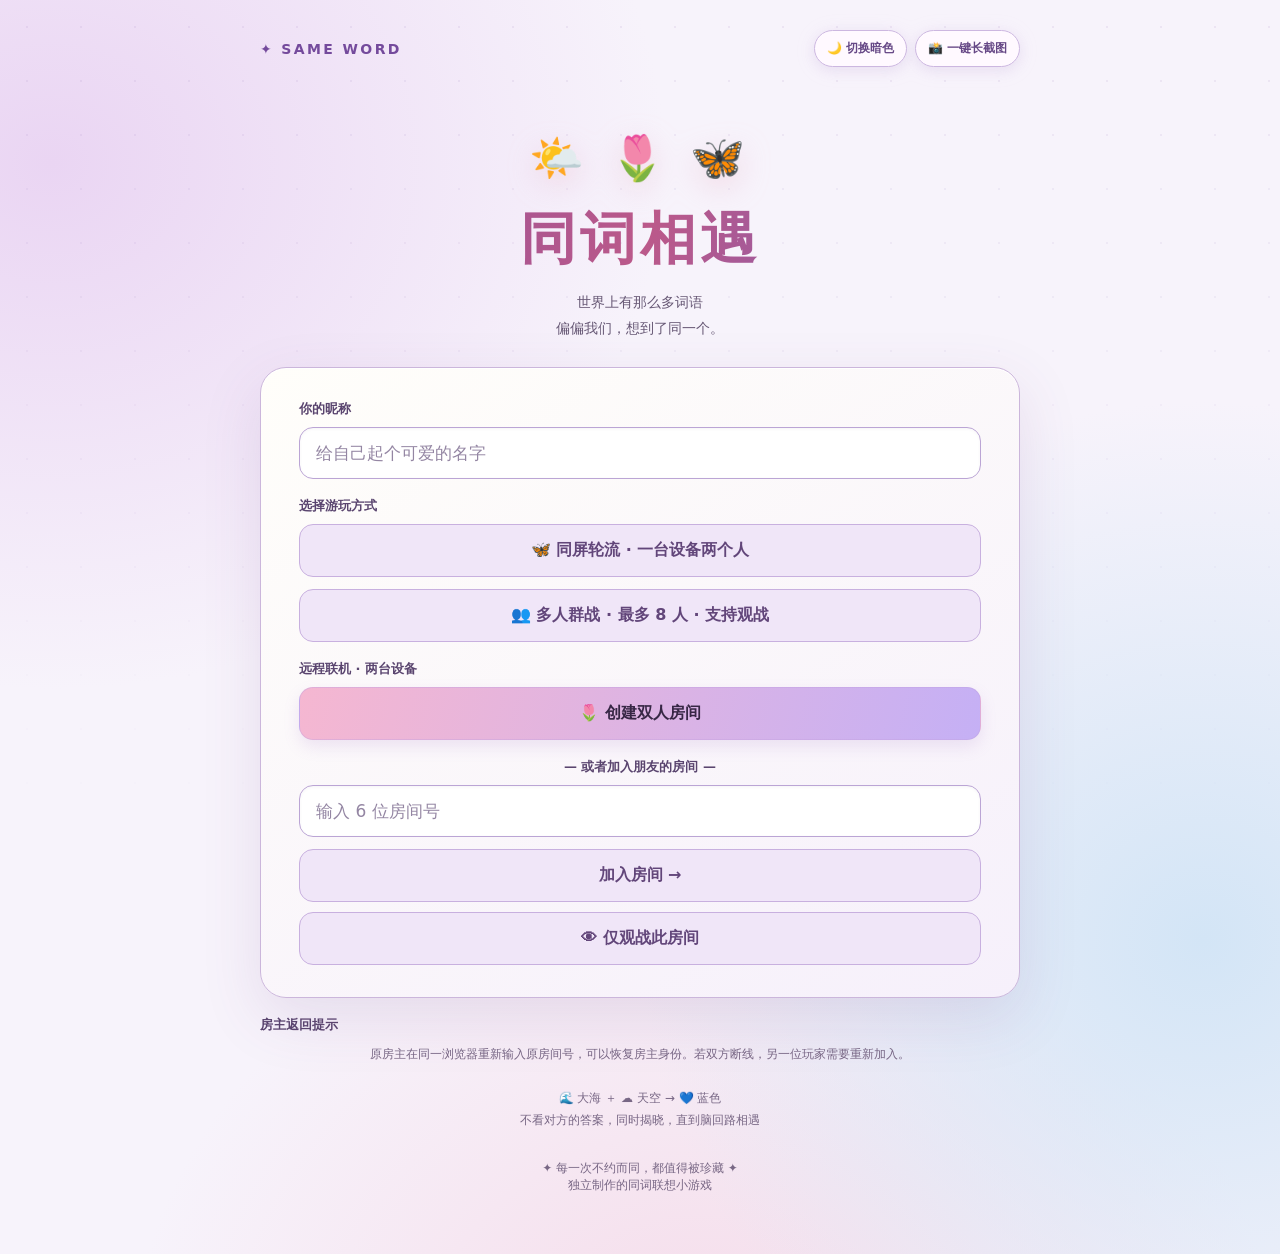
==== index.html @ 06c5fa12 "Keep identical hero typography and vertical layout metrics across themes" ====
<!doctype html>
<html lang="zh-CN"><head><meta charset="UTF-8"><meta name="viewport" content="width=device-width,initial-scale=1,viewport-fit=cover"><meta name="theme-color" content="#110f22"><title>同词相遇 · 让脑电波撞个满怀</title>
<style>
:root{color-scheme:dark;--bg:#100e20;--card:#211d39;--line:#ffffff22;--muted:#aaa5c3;--pink:#ff8fbe;--purple:#9e87ff}*{box-sizing:border-box}body{margin:0;min-height:100dvh;font-family:system-ui,-apple-system,"PingFang SC","Microsoft Yahei",sans-serif;background:radial-gradient(ellipse at 20% 10%,#442758 0,transparent 48%),radial-gradient(ellipse at 85% 65%,#27375c 0,transparent 44%),var(--bg);color:#fff}body:before{content:"";position:fixed;inset:0;pointer-events:none;opacity:.4;background-image:radial-gradient(#ffffff7a 1px,transparent 1px);background-size:48px 48px;mask-image:linear-gradient(#000,transparent)}main{position:relative;width:min(540px,calc(100% - 36px));margin:auto;padding:30px 0 60px}.top{display:flex;align-items:center;justify-content:space-between;gap:15px}.logo{font-size:14px;font-weight:800;letter-spacing:3px;color:#f3a4cb}.pill{border:1px solid var(--line);border-radius:30px;padding:7px 12px;font-size:12px;color:#d8d2ea;background:#ffffff0d}.hero{text-align:center;padding:44px 0 25px}.stars{font-size:39px;margin-bottom:12px;filter:drop-shadow(0 0 20px #e88cfa)}h1{font-size:clamp(36px,9vw,56px);margin:0;font-weight:850;letter-spacing:3px;background:linear-gradient(100deg,#fff,#ffafcd,#b4a1ff);background-clip:text;-webkit-text-fill-color:transparent}.sub{color:#c8c2db;font-size:14px;line-height:1.9;margin-top:16px}.card{background:linear-gradient(140deg,#29233fdd,#19172ddd);border:1px solid var(--line);border-radius:26px;padding:25px;box-shadow:0 24px 60px #0003;backdrop-filter:blur(20px)}.label{font-size:13px;color:#bbb5d2;margin:18px 0 9px}.label:first-child{margin-top:0}input{width:100%;outline:none;background:#120f24;border:1px solid #ffffff30;color:white;font-size:17px;border-radius:14px;padding:15px 16px;font-family:inherit}input:focus{border-color:#c4a0ff;box-shadow:0 0 0 3px #ad89ff20}button{cursor:pointer;font-family:inherit;font-weight:700}button:disabled{opacity:.45;cursor:not-allowed}.btn{display:block;width:100%;border:0;border-radius:14px;padding:15px 16px;font-size:16px;color:#231329;background:linear-gradient(100deg,#ffb0ca,#b5a3ff);transition:transform .15s}.btn:active{transform:scale(.98)}.secondary{background:#ffffff0e;border:1px solid #ffffff32;color:#fff}.split{display:grid;grid-template-columns:1fr 1fr;gap:12px;margin-top:12px}.hint{text-align:center;font-size:12px;line-height:1.9;color:#a8a0bd;margin-top:21px}.hidden{display:none!important}.status{color:#c3bdd5;text-align:center;line-height:1.8;font-size:14px}.roomhead{display:flex;justify-content:space-between;gap:12px;align-items:center}.code{font-size:26px;font-weight:850;letter-spacing:5px;color:#ffd6ec}.smallbtn{border:1px solid #ffffff30;background:#ffffff10;color:#eee;padding:9px 12px;border-radius:11px;font-size:12px}.people{display:flex;gap:10px;margin:20px 0}.person{flex:1;min-width:0;padding:14px 10px;background:#ffffff0c;border:1px solid #ffffff1d;border-radius:13px;text-align:center}.avatar{font-size:26px;margin-bottom:5px}.person strong{display:block;overflow:hidden;text-overflow:ellipsis;white-space:nowrap;font-size:13px}.person span{display:block;color:#aaa5c2;font-size:12px;margin-top:4px}.round{text-align:center;font-size:13px;letter-spacing:2px;color:#c7b1ff;margin:20px 0 8px}.prompt{text-align:center;color:#fff;font-size:24px;font-weight:800;margin:7px 0 15px}.prior{display:flex;align-items:center;justify-content:center;gap:8px;flex-wrap:wrap;margin:9px 0 20px}.wordchip{padding:10px 14px;background:#ffffff12;border:1px solid #ffffff30;border-radius:13px;font-weight:700}.joinnotice{padding:12px;background:#fff1;border:1px solid #ffffff15;border-radius:12px;margin:16px 0;font-size:13px;color:#d6cde3;line-height:1.7}.result{display:flex;align-items:center;gap:12px;margin:18px 0}.result>div{flex:1;padding:18px 8px;border-radius:16px;background:#ffffff12;text-align:center;overflow:hidden}.result small{display:block;color:#bbb1ce;font-size:12px;margin-bottom:8px}.result strong{font-size:22px;overflow-wrap:anywhere}.vs{color:#bca4f5;font-weight:800}.win{text-align:center;padding:12px 0}.win .emoji{font-size:52px}.win h2{font-size:29px;background:linear-gradient(90deg,#ffc5da,#c5b5ff);background-clip:text;-webkit-text-fill-color:transparent}.hist{padding:13px 0;border-top:1px solid #ffffff15;color:#bbb5d0;font-size:13px;display:flex;justify-content:space-between;gap:8px}.footer{text-align:center;font-size:12px;color:#79738b;margin-top:28px}.notice{position:fixed;bottom:18px;left:50%;transform:translateX(-50%);padding:12px 17px;border-radius:12px;background:#f1d5ff;color:#2e1746;box-shadow:0 8px 30px #0008;font-size:13px;z-index:10;max-width:90vw}.anim{animation:float 4s ease-in-out infinite}@keyframes float{50%{transform:translateY(-8px)}}@media(max-width:380px){.card{padding:18px}h1{letter-spacing:1px}.code{font-size:21px}}
.trace-list{display:flex;flex-direction:column;gap:14px;margin-top:16px}.trace-round{padding:14px;border:1px solid #ffffff18;border-radius:18px;background:#ffffff08}.trace-label{font-size:12px;font-weight:700;color:#c7bbde;margin-bottom:10px}.trace-row{display:grid;grid-template-columns:minmax(0,1fr) 22px minmax(0,1fr);gap:10px;align-items:center}.trace-pill{min-width:0;min-height:62px;padding:12px 8px;border-radius:16px;display:flex;align-items:center;justify-content:center;font-weight:800;font-size:19px;line-height:1.35;text-align:center;overflow-wrap:anywhere;box-shadow:inset 0 1px 0 #ffffff55}.trace-pill.left{background:linear-gradient(145deg,#eee7ff,#ded3fa);color:#57447f}.trace-pill.right{background:linear-gradient(145deg,#e6fbfa,#cdf1f0);color:#286d73}.trace-x{text-align:center;font-weight:800;color:#bdb3d3;font-size:19px}.trace-round.matched{border-color:#fbbbdc80;box-shadow:0 0 22px #ef8fc51c}.trace-heading{text-align:center;padding:10px 0 4px}.trace-heading strong{display:block;font-size:20px}.trace-heading span{display:block;font-size:12px;color:#aaa0bd;margin-top:8px}.trace-round.current{margin:16px 0}.trace-round.current .trace-pill{min-height:74px;font-size:22px}@media(max-width:380px){.trace-row{gap:5px;grid-template-columns:minmax(0,1fr) 18px minmax(0,1fr)}.trace-pill{min-height:54px;font-size:16px;padding:10px 5px}}
/* Unified round-by-round answer cards */
.trace-list{display:flex;flex-direction:column;gap:13px;margin-top:15px}.trace-round{background:#ffffff08;border:1px solid #ffffff17;border-radius:18px;padding:14px}.trace-round-label{font-size:12px;color:#c4b9d9;font-weight:700;margin-bottom:10px}.trace-row{display:grid;grid-template-columns:minmax(0,1fr) 25px minmax(0,1fr);gap:9px;align-items:center}.trace-pill{border-radius:15px;min-height:59px;padding:11px 8px;display:flex;align-items:center;justify-content:center;font-weight:800;font-size:19px;text-align:center;overflow-wrap:anywhere;word-break:break-word}.trace-pill.left{background:linear-gradient(140deg,#eee6ff,#ded6fa);color:#584489}.trace-pill.right{background:linear-gradient(140deg,#dffff9,#d5f2f0);color:#28747a}.trace-x{text-align:center;color:#bbb0d1;font-size:20px;font-weight:800}.trace-header{text-align:center;padding:12px 0 5px}.trace-header strong{display:block;font-size:21px}.trace-header span{display:block;color:#b6aac9;font-size:12px;margin-top:7px}.trace-match{border-color:#ffb0d58c;box-shadow:0 0 20px #ffa5d21c}.trace-match .trace-pill{box-shadow:0 0 0 2px #ffffff40 inset}@media(max-width:420px){.trace-round{padding:11px}.trace-pill{font-size:16px;min-height:53px}.trace-row{gap:6px;grid-template-columns:minmax(0,1fr) 20px minmax(0,1fr)}}

/* Theme and screenshot controls */
:root{--ambient-1:#442758;--ambient-2:#27375c;--panel-a:#29233fdd;--panel-b:#19172ddd;--field:#120f24;--ink:#fff;--secondary-ink:#c8c2db}
body{background:radial-gradient(ellipse at 20% 10%,var(--ambient-1) 0,transparent 48%),radial-gradient(ellipse at 85% 65%,var(--ambient-2) 0,transparent 44%),var(--bg);color:var(--ink)}
.card{background:linear-gradient(140deg,var(--panel-a),var(--panel-b))}
input{background:var(--field);color:var(--ink)}.sub{color:var(--secondary-ink)}
.top{flex-wrap:wrap}.top-actions{display:flex;align-items:center;gap:8px;flex-wrap:wrap}.toolbtn{border:1px solid var(--line);border-radius:24px;padding:9px 12px;background:#ffffff14;color:var(--ink);font-size:12px;white-space:nowrap}
html[data-theme="light"]{color-scheme:light;--bg:#f7f4ff;--ambient-1:#ecdef9;--ambient-2:#e5eafa;--panel-a:#fffffff7;--panel-b:#f4f0fff7;--field:#fff;--ink:#352a4a;--secondary-ink:#726884;--line:#75639730}
html[data-theme="light"] .pill{color:#645979;background:#ffffff88}
html[data-theme="light"] .label,html[data-theme="light"] .round,html[data-theme="light"] .trace-label,html[data-theme="light"] .trace-round-label{color:#66577e}
html[data-theme="light"] .hint,html[data-theme="light"] .status,html[data-theme="light"] .footer,html[data-theme="light"] .trace-heading span,html[data-theme="light"] .trace-header span{color:#817390}
html[data-theme="light"] .prompt,html[data-theme="light"] .trace-heading strong{color:#382e4e}
html[data-theme="light"] .card{border-color:#786b982e;box-shadow:0 18px 48px #59417c18}
html[data-theme="light"] .secondary,html[data-theme="light"] .smallbtn,html[data-theme="light"] .toolbtn{background:#eee7fb;color:#4f4165;border-color:#b9a8d64d}
html[data-theme="light"] .person,html[data-theme="light"] .wordchip,html[data-theme="light"] .trace-round{background:#f1edfa;border-color:#c7badf55}
html[data-theme="light"] .joinnotice{background:#f3ecfb;border-color:#d1c6e855;color:#695b7b}
html[data-theme="light"] .person span,html[data-theme="light"] .trace-x{color:#857791}
html[data-theme="light"] .hist{color:#655977;border-color:#d3c7e9}
html[data-theme="light"] .code{color:#9d5298}
html[data-theme="light"] .pill,html[data-theme="light"] input{border-color:#cbbddd}
html[data-theme="light"] .win h2{background-image:linear-gradient(90deg,#c45b8e,#7754ae)}
html[data-theme="light"] body:before{opacity:.15}
@media(max-width:460px){.top{justify-content:center}.top-actions{justify-content:center}.pill{display:none}main{padding-top:17px}}

/* Word-card legibility and action placement */
.trace-row .trace-pill,.trace-list .trace-pill{display:flex!important;visibility:visible!important;opacity:1!important;font-size:clamp(16px,4.2vw,22px)!important;line-height:1.45!important;font-weight:800!important;text-align:center!important;white-space:normal!important;overflow-wrap:anywhere!important}
.trace-row .trace-pill.left{color:#513e85!important;-webkit-text-fill-color:#513e85!important;background:#e8e0fa!important}
.trace-row .trace-pill.right{color:#286d73!important;-webkit-text-fill-color:#286d73!important;background:#d9f5f3!important}
.trace-row .trace-x{color:#b0a5c9!important;-webkit-text-fill-color:#b0a5c9!important}
.trace-row .trace-pill span{color:inherit!important;-webkit-text-fill-color:inherit!important}
.trace-label,.trace-round-label{font-weight:750;color:var(--ink);margin-bottom:10px}
.action-first{margin:3px 0 18px!important;position:relative;z-index:1}

/* Refined atmospheric surfaces: lavender dawn / deep midnight */
html[data-theme="dark"]{--bg:#0c1026;--ambient-1:#513363;--ambient-2:#243960;--panel-a:#29233ff0;--panel-b:#17182ff2}
html[data-theme="light"]{--bg:#fcfaff;--ambient-1:#f2dff5;--ambient-2:#dceffa;--panel-a:#fffefaef;--panel-b:#f7f2fff0}
body{background:
radial-gradient(ellipse 48% 36% at 9% 8%,var(--ambient-1),transparent 100%),
radial-gradient(ellipse 44% 38% at 92% 66%,var(--ambient-2),transparent 100%),
radial-gradient(ellipse 45% 34% at 55% 100%,#51406a30,transparent 100%),
var(--bg);background-attachment:fixed}
body:before{opacity:.3;background-image:radial-gradient(circle,#c8bfff99 1px,transparent 1.4px);background-size:54px 54px;mask-image:linear-gradient(180deg,#000b,transparent 95%)}
html[data-theme="light"] body:before{opacity:.22;background-image:radial-gradient(circle,#9379bfab 1px,transparent 1.5px)}
.card{border:1px solid var(--line);box-shadow:0 22px 65px #0505143e,inset 0 1px 0 #ffffff14}
html[data-theme="light"] .card{box-shadow:0 22px 65px #70548b1e,inset 0 1px 0 #fff}
.trace-round{box-shadow:inset 0 1px 0 #ffffff0c}
html[data-theme="light"] .trace-round{background:linear-gradient(140deg,#ffffffd9,#f1eaffc9)}
.trace-pill{box-shadow:inset 0 2px 0 #ffffffa0,0 4px 14px #100c2a13}
.btn{box-shadow:0 7px 22px #bd95ea24}

/* Adaptive decoration and wide, full-page captures */
:root{--accent:#c8abff;--icon-tone:#e4c5ff;--hairline:#ffffff25}
html[data-theme="light"]{--accent:#8868bb;--icon-tone:#a274bf;--hairline:#b59acb61}
.top .logo{color:var(--icon-tone)}
.toolbtn{display:inline-flex;align-items:center;justify-content:center;gap:6px;transition:background .2s,box-shadow .2s,transform .2s}
.toolbtn:hover{transform:translateY(-1px);box-shadow:0 4px 16px #8161ae29}
html[data-theme="light"] .toolbtn{box-shadow:inset 0 1px 0 #fff,0 3px 12px #896bac15}
html[data-theme="light"] .stars{filter:drop-shadow(0 5px 13px #e4a1cc77)}
html[data-theme="dark"] .stars{filter:drop-shadow(0 0 19px #b78fff95)}
html[data-theme="light"] .person{box-shadow:inset 0 1px #fff}
html[data-theme="light"] .wordchip{color:#6c4b8d;background:#f1e9ff}
html[data-theme="light"] .trace-label,html[data-theme="light"] .trace-round-label{color:#77648f}
html[data-theme="light"] .code{color:#ad68ae}
html[data-theme="light"] .btn{background:linear-gradient(110deg,#ffd4e6,#ded1ff);color:#493254}
html[data-theme="dark"] .btn{background:linear-gradient(110deg,#ffb2cf,#b6a4ff)}
html[data-theme="light"] .smallbtn:hover{background:#e2d6f5}
body[data-capturing="true"] .top-actions{visibility:visible}
@media(min-width:850px){main{width:min(760px,calc(100% - 80px));max-width:none}.hero{padding-top:56px}.card{padding:32px 38px}}
@media(min-width:1300px){main{width:min(810px,calc(100% - 100px))}}

/* Delicate theme-aware iconography */
html[data-theme="light"] .stars{font-family:Georgia,'Times New Roman',serif;font-weight:400;letter-spacing:.28em;color:#ac83c9;font-size:40px;filter:drop-shadow(0 6px 12px #b985d433)}
html[data-theme="light"] .logo{letter-spacing:.17em;color:#9062ad}
html[data-theme="light"] .toolbtn{color:#795a9f}
html[data-theme="light"] .top-actions{filter:drop-shadow(0 2px 9px #cda7de22)}
html[data-theme="light"] .trace-pill.left,html[data-theme="light"] .trace-pill.right{box-shadow:inset 0 1px 0 #ffffffb5,0 8px 18px #9d83bd18}

/* Light theme contrast refinement: lavender ink + rose accents */
html[data-theme="light"]{--bg:#f5f1fc;--ambient-1:#e9d6f4;--ambient-2:#d6e5f6;--panel-a:#fffefd;--panel-b:#f5effd;--ink:#342747;--secondary-ink:#65577c;--field:#ffffff;--line:#8d73b43b}
html[data-theme="light"] body{background:radial-gradient(ellipse 48% 42% at 4% 13%,#ead5f3 0,transparent 100%),radial-gradient(ellipse 44% 43% at 94% 75%,#d3e5f6 0,transparent 100%),radial-gradient(ellipse 45% 40% at 55% 110%,#f5dbe9 0,transparent 100%),#f7f3fb;color:#352947}
html[data-theme="light"] body:before{opacity:.19;background-image:radial-gradient(#a38bc4 1px,transparent 1.5px)}
html[data-theme="light"] h1{background:linear-gradient(105deg,#8e509b,#bb598a 51%,#725bb8)!important;background-clip:text!important;-webkit-background-clip:text!important;color:#99598e!important;-webkit-text-fill-color:transparent!important;text-shadow:none}
html[data-theme="light"] .stars{color:#8052ad!important;filter:none!important;text-shadow:0 4px 16px #af86d04a}
html[data-theme="light"] .logo{color:#744a9c;font-weight:850}
html[data-theme="light"] .sub{color:#675875;font-weight:500}
html[data-theme="light"] .card{background:linear-gradient(150deg,#fffefa,#f6f0fb);border:1px solid #cbb6db;box-shadow:0 20px 60px #6c438520,inset 0 1px #fff}
html[data-theme="light"] .label{color:#5a456f;font-weight:650}
html[data-theme="light"] input{background:#fff;color:#342848;border:1.5px solid #bba5d5;box-shadow:inset 0 1px 3px #604a7010}
html[data-theme="light"] input::placeholder{color:#9486a3;opacity:1}
html[data-theme="light"] input:focus{border-color:#8a5fc1;box-shadow:0 0 0 3px #a779d22a}
html[data-theme="light"] .btn{background:linear-gradient(105deg,#f5b7d1,#c5b0f5)!important;color:#372745!important;border:1px solid #bfa0df65;box-shadow:0 7px 16px #9d70c727}
html[data-theme="light"] .btn.secondary{background:#f0e6f8!important;border:1px solid #c8b0df;color:#62467a!important;box-shadow:none}
html[data-theme="light"] .btn:hover{filter:brightness(.985)}
html[data-theme="light"] .toolbtn,html[data-theme="light"] .smallbtn{background:#fff9ff;color:#664886;border:1px solid #ccb7e0;box-shadow:0 4px 12px #987ab419}
html[data-theme="light"] .hint,html[data-theme="light"] .status,html[data-theme="light"] .footer{color:#786785}
html[data-theme="light"] .wordchip{background:#eae0f7;color:#62447e;border:1px solid #c8b4e0}
html[data-theme="light"] .trace-round{background:#f9f5fe;border:1px solid #dccce9;box-shadow:none}
html[data-theme="light"] .joinnotice{background:#eee6f7;color:#614c76;border-color:#d8c6e8}
html[data-theme="light"] .person{background:#f1eaf8;color:#4f3e63;border-color:#d4c2e5}
html[data-theme="light"] .trace-heading strong,html[data-theme="light"] .prompt{color:#403053}
html[data-theme="light"] .trace-heading span,html[data-theme="light"] .trace-label,html[data-theme="light"] .trace-round-label{color:#735f87}
html[data-theme="light"] .trace-pill.left{background:#e7ddfa!important;color:#564080!important;-webkit-text-fill-color:#564080!important}
html[data-theme="light"] .trace-pill.right{background:#d6f0ed!important;color:#24696d!important;-webkit-text-fill-color:#24696d!important}

/* Large completion illustration: keep the winning word only in the final timeline card */
.win{padding:24px 8px 18px;text-align:center}
.win .emoji{font-size:52px;line-height:1.5;letter-spacing:.16em;filter:drop-shadow(0 4px 16px #d599ff50)}
.win h2{font-size:clamp(27px,5vw,36px);margin:15px 0;font-weight:850;line-height:1.3}
.win .status{font-size:14px;margin:16px 0 28px;line-height:2}
#won .btn,#localWin .btn{margin:24px 0 8px}
html[data-theme="light"] .win .emoji{font-family:Georgia,'Times New Roman',serif;color:#a26bbc;filter:none}
html[data-theme="light"] .win h2{background:none!important;color:#9c5492!important;-webkit-text-fill-color:#9c5492!important}

/* Colorful, theme-specific illustrations — not monochrome glyphs */
html[data-theme="light"] .stars{font-family:system-ui,'Apple Color Emoji','Segoe UI Emoji',sans-serif!important;letter-spacing:.14em!important;font-size:clamp(30px,6vw,44px)!important;color:inherit!important;filter:drop-shadow(0 9px 15px #e6a4bb55)!important;text-shadow:none!important;white-space:nowrap}
html[data-theme="dark"] .stars{font-family:system-ui,'Apple Color Emoji','Segoe UI Emoji',sans-serif;letter-spacing:.12em;white-space:nowrap}
html[data-theme="light"] .win .emoji{font-family:system-ui,'Apple Color Emoji','Segoe UI Emoji',sans-serif!important;font-size:clamp(42px,8vw,62px);letter-spacing:.12em;filter:drop-shadow(0 8px 15px #eda6cf55)!important}
html[data-theme="light"] .btn{font-weight:750}

/* Night hero: balanced luminous moon-and-stars motif */
html[data-theme="dark"] .stars{font-family:system-ui,'Apple Color Emoji','Segoe UI Emoji',sans-serif!important;font-size:clamp(33px,6vw,46px)!important;letter-spacing:.13em!important;line-height:1.6;filter:drop-shadow(0 6px 16px #b99cff55)!important;white-space:nowrap}
html[data-theme="dark"] .hero h1{letter-spacing:.07em}

/* Small-screen rendering and accessibility optimizations */
@media(prefers-reduced-motion:reduce){.anim{animation:none!important}.btn,.toolbtn{transition:none!important}*{scroll-behavior:auto!important}}
@media(max-width:600px){.card{backdrop-filter:none;-webkit-backdrop-filter:none}body{background-attachment:scroll}}

/* Theme invariant layout metrics: colors and icons change, geometry does not. */
.hero .stars,html[data-theme="light"] .hero .stars,html[data-theme="dark"] .hero .stars{
font-family:system-ui,'Apple Color Emoji','Segoe UI Emoji',sans-serif!important;
font-size:clamp(33px,6vw,44px)!important;
line-height:1.6!important;
letter-spacing:.13em!important;
font-weight:400!important;
margin-bottom:12px!important;
min-height:1.6em;
}
.hero h1,html[data-theme="light"] .hero h1,html[data-theme="dark"] .hero h1{
font-size:clamp(36px,9vw,56px)!important;
line-height:1.2!important;
letter-spacing:.07em!important;
margin:0!important;
}
.hero .sub,html[data-theme="light"] .hero .sub,html[data-theme="dark"] .hero .sub{
font-size:14px!important;line-height:1.9!important;margin-top:16px!important;
}
</style></head><body><main><header class="top"><div class="logo">✦ SAME WORD</div><div class="top-actions"><button id="themeSwitch" class="toolbtn" type="button" aria-label="切换明暗模式">☀️ 亮色模式</button><button id="capturePage" class="toolbtn" type="button">📸 一键长截图</button></div></header>
<section id="home"><div class="hero"><div class="stars anim">🌙 ✨ 🌟</div><h1>同词相遇</h1><div class="sub">世界上有那么多词语<br>偏偏我们，想到了同一个。</div></div><div class="card"><div class="label">你的昵称</div><input id="name" maxlength="16" placeholder="给自己起个可爱的名字" autocomplete="nickname"><div class="label">选择游玩方式</div><button class="btn secondary" id="localStart" style="margin-bottom:12px">✦ 同屏轮流 · 一台设备两个人</button><a href="./group.html?v=20261102-3" onclick="this.href='./group.html?v='+Date.now()" class="btn secondary" style="margin:0 0 16px;text-decoration:none;text-align:center">👥 多人群战 · 最多 8 人 · 支持观战</a><div class="label">远程联机 · 两台设备</div><button class="btn" id="create" type="button" onclick="window.startSameWordCreate()">✧ 创建双人房间</button><div class="label" style="text-align:center">— 或者加入朋友的房间 —</div><input id="joincode" maxlength="8" placeholder="输入 6 位房间号" autocapitalize="characters"><button class="btn secondary" id="join" style="margin-top:12px">加入房间 →</button><button class="btn secondary" id="watchJoin" style="margin-top:10px">👁 仅观战此房间</button></div><div class="label">房主返回提示</div><div class="hint" style="margin-top:7px">原房主在同一浏览器重新输入原房间号，可以恢复房主身份。若双方断线，另一位玩家需要重新加入。</div><div class="hint">🌊 大海 ＋ ☁️ 天空 → 💙 蓝色<br>不看对方的答案，同时揭晓，直到脑回路相遇</div></section>
<section id="game" class="hidden"><div class="hero" style="padding:25px 0 15px"><div class="stars" style="font-size:27px">✨ 💞 ✨</div><h1 style="font-size:38px">同词相遇</h1></div><div class="card"><div class="roomhead"><div><div class="label">你们的房间号</div><div class="code" id="roomcode"></div></div><div style="display:flex;gap:7px;flex-wrap:wrap;justify-content:flex-end"><button class="smallbtn" id="copy">🔗 邀请好友</button><button class="smallbtn" id="copyWatch">👁 观战链接</button></div></div><div class="people"><div class="person"><div class="avatar">🪐</div><strong id="p1">你</strong><span id="s1">已加入</span></div><div class="person"><div class="avatar">🌷</div><strong id="p2">等待另一位</strong><span id="s2">等待加入</span></div></div><div id="waiting" class="joinnotice">把邀请链接发给 TA。对方加入后，即可一起开始联想。</div>
<div id="play" class="hidden"><div class="round" id="round">ROUND 01</div><div class="prompt" id="prompt">想到什么，就写什么</div><div class="prior hidden" id="prior"></div><div id="entry"><input id="word" maxlength="24" placeholder="输入一个词语..." autocomplete="off"><button id="submit" class="btn" style="margin-top:12px">🔮 锁定我的答案</button><p class="status" id="progress">写好后提交，双方提交才会揭晓</p></div><div id="reveal" class="hidden"><button id="next" class="btn action-first">继续联想 →</button><p id="nextwait" class="status hidden">等待房主开启下一轮...</p><div class="trace-round current"><div class="trace-label" id="onlineCurrentRound">本轮揭晓</div><div class="trace-row"><div class="trace-pill left" id="rword1"></div><div class="trace-x">×</div><div class="trace-pill right" id="rword2"></div></div></div><div class="joinnotice" id="revealmsg"></div></div><div id="won" class="win hidden"><div class="emoji">🎉 💗 🎉</div><h2>我们，同频啦！</h2><p class="status" id="winsummary"></p><button id="again" class="btn">再玩一次 ✦</button></div><div id="historybox" class="hidden"><div class="trace-heading"><strong id="historyTitle">我们的相遇轨迹</strong><span id="historyCaption">每一次联想，都在靠近彼此</span></div><div id="history" class="trace-list"></div></div></div><button id="leave" class="smallbtn" style="width:100%;margin-top:20px">退出房间</button></div></section><section id="spectate" class="hidden"><div class="hero" style="padding:25px 0 8px"><div class="stars">🌙 ✨ 🌟</div><h1 style="font-size:36px">观战中</h1><div class="sub">只看揭晓后的答案 · 不占参赛名额</div></div><div class="card"><div class="roomhead"><div><div class="label">双人房间</div><div class="code" id="spectateCode"></div></div><span class="pill">👁 观战</span></div><p id="spectateStatus" class="joinnotice">正在连接房间…</p><div class="trace-heading"><strong>相遇轨迹</strong><span id="spectateRound">等待第一轮揭晓</span></div><div id="spectateHistory" class="trace-list"></div><button id="spectateExit" class="smallbtn" style="width:100%;margin-top:22px">退出观战</button></div></section><section id="localGame" class="hidden"><div class="hero" style="padding:30px 0 18px"><div class="stars">🎭 💗 ✨</div><h1 style="font-size:38px">同词相遇</h1><div class="sub">同屏轮流 · 交替输入 · 同时揭晓</div></div><div class="card"><div class="round" id="localRound">ROUND 01</div><div class="prompt" id="localGuide">准备好了吗？</div><div class="prior" id="localPrior"></div><div id="localEntry"><div class="joinnotice" id="localPrivacy">玩家一作答时，玩家二请暂时移开视线。</div><input id="localWord" maxlength="24" placeholder="输入你想到的词语…" autocomplete="off"><button id="localSubmit" class="btn" style="margin-top:12px">🔮 锁定答案</button></div><div id="localReveal" class="hidden"><button class="btn action-first" id="localNext">继续 →</button><div class="trace-round current"><div class="trace-label" id="localCurrentRound">本轮揭晓</div><div class="trace-row"><div class="trace-pill left" id="localA"></div><div class="trace-x">×</div><div class="trace-pill right" id="localB"></div></div></div><div class="joinnotice" id="localMessage"></div></div><div id="localWin" class="win hidden"><div class="emoji" id="localWinIcon">✦</div><h2 id="localWinTitle">我们，同频啦！</h2><p class="status" id="localWinText"></p><button class="btn" id="localPlayAgain">再玩一次 ✦</button></div><div id="localHistoryWrap" class="hidden"><div class="trace-heading"><strong id="localHistoryTitle">我们的相遇轨迹</strong><span id="localHistoryCaption">每一次联想，都在靠近彼此</span></div><div id="localHistory" class="trace-list"></div></div><button class="smallbtn" id="localExit" style="width:100%;margin-top:20px">退出同屏游戏</button></div></section><div class="footer">✦ 每一次不约而同，都值得被珍藏 ✦<br>独立制作的同词联想小游戏</div></main><div id="toast" class="notice hidden"></div>
<script>
window.startSameWordCreate=function(){const b=document.getElementById('create');if(b)b.textContent='⏳ 正在创建房间…';if(typeof window.__createDoubleRoom==='function'){try{Promise.resolve(window.__createDoubleRoom()).catch(e=>{alert('创建房间异常：'+e.message);if(b)b.textContent='✨ 创建双人房间'})}catch(e){alert('创建房间异常：'+e.message)}}else{alert('双人游戏初始化未完成，请刷新。若再次出现请将控制台报错发给我。');if(b)b.textContent='✨ 创建双人房间'}};
window.loadGameLibrary=(function(){
const pending={};
return function(name,url){
if(window[name])return Promise.resolve();
if(pending[name])return pending[name];
const urls=name==='Peer'?['https://cdn.jsdelivr.net/npm/peerjs@1.5.5/dist/peerjs.min.js','https://unpkg.com/peerjs@1.5.5/dist/peerjs.min.js']:[url];
pending[name]=new Promise((resolve,reject)=>{
let index=0;
function attempt(){
if(index>=urls.length){reject(new Error('所有组件源均无法访问'));return}
const el=document.createElement('script');el.src=urls[index++];el.async=true;
el.onload=()=>window[name]?resolve():attempt();el.onerror=attempt;
document.head.appendChild(el)
}attempt()
}).catch(e=>{delete pending[name];throw e});
return pending[name]
}
})();
</script><script>

// In the screenshot clone only: replace native form controls with inert text surfaces.
// Native input value/placeholder rendering in html2canvas can create unwanted bands.
function freezeCaptureFields(doc){
 const originFields=[...document.querySelectorAll('input,textarea')];
 const clonedFields=[...doc.querySelectorAll('input,textarea')];
 clonedFields.forEach((field,i)=>{
  const original=originFields[i]||field;
  const style=doc.defaultView.getComputedStyle(field);
  const value=original.value||'';
  const placeholder=field.getAttribute('placeholder')||'';
  const fake=doc.createElement('div');
  const isPlaceholder=value.length===0;
  fake.textContent=isPlaceholder?placeholder:value;
  const props=['boxSizing','width','minHeight','height','padding','margin','border','borderRadius','backgroundColor','color','fontFamily','fontSize','fontWeight','lineHeight','letterSpacing','textAlign'];
  props.forEach(p=>{fake.style[p]=style[p]});
  fake.style.display='flex';fake.style.alignItems='center';fake.style.minWidth='0';
  fake.style.width='100%';fake.style.backgroundImage='none';fake.style.boxShadow='none';fake.style.textShadow='none';
  fake.style.webkitTextStroke='0';fake.style.webkitTextFillColor=isPlaceholder?(doc.documentElement.dataset.theme==='light'?'#9b90a7':'#9990ac'):style.color;
  fake.style.color=isPlaceholder?(doc.documentElement.dataset.theme==='light'?'#9b90a7':'#9990ac'):style.color;
  fake.style.whiteSpace='pre-wrap';fake.style.overflowWrap='anywhere';fake.style.overflow='hidden';
  fake.setAttribute('aria-hidden','true');
  field.replaceWith(fake);
 });
}

const SAYINGS={
first:['想到什么，就写什么','让直觉先出发','第一眼浮现的词，就是答案','我们的默契从这里开始','别犹豫，写下脑海里的第一个词'],
next:['从上一轮的词里，寻找交集','再拐一个弯，也许就相遇了','试着找到两个词的共同秘密','两条思路，能否汇成一条？','沿着彼此的联想继续靠近','想想它们共享的颜色、场景或情绪'],
miss:['只差一点点，再试一次！','脑电波正在寻找彼此的频率','这次擦肩而过，下次也许就相遇','不约而同，还差最后一小步','沿着这两个词，继续探索共同点'],
win:['我们，同频啦！','你们的脑回路相遇了！','默契满格，撞词成功！','这么巧，想到一起啦！','同一瞬间，同一个答案！'],
winSub:['世界上这么多词，偏偏遇见了同一个。','两条脑回路，终于连成了一颗心。','这份不约而同，值得好好收藏。','第 {round} 轮，两颗心想到了一起。']
};
function say(kind,n){const items=SAYINGS[kind];return items[(Math.max(1,n)-1)%items.length]}
function fmtSay(t,round){return t.replaceAll('{round}',String(round))}
function themeSymbol(kind){const light=document.documentElement.dataset.theme==='light';return light?(kind==='win'?'🎊 💖 🎊':'🌸 🦋 🌸'):(kind==='win'?'🎉 💗 🎉':'✨ 💞 ✨')}

const makeTraceCard=(a,b,n,matched)=>{const card=document.createElement('div');card.className='trace-round'+(matched?' trace-match':'');const label=document.createElement('div');label.className='trace-round-label';label.textContent='第 '+n+' 轮'+(matched?' · ✨ 默契相遇':'');const row=document.createElement('div');row.className='trace-row';for(const [cls,value] of [['trace-pill left',a],['trace-x','×'],['trace-pill right',b]]){const part=document.createElement('div');part.className=cls;part.textContent=value;row.append(part)}card.append(label,row);return card};
(()=>{'use strict';
const $=id=>document.getElementById(id), qs=new URLSearchParams(location.search);
let peer=null,conn=null,host=false,code='',myName='',other='',answers={},history=[],round=1,phase='entry',ready=false,localSubmitted=false,online=false,spectating=false,mySubmittedWord='';const spectators=new Map();
const safe=s=>String(s||'').trim(), msg=s=>{const t=$('toast');t.textContent=s;t.classList.remove('hidden');setTimeout(()=>t.classList.add('hidden'),3300)};
const view=(id,on)=>$(id).classList.toggle('hidden',!on);
const norm=s=>safe(s).normalize('NFKC').toLocaleLowerCase('zh-CN').replace(/\s+/g,'');
const roomid=c=>'sameword-match-'+c.toLowerCase();const ROOM_PROTOCOL_VERSION=3;
const ownerKey=c=>'sameword-owner-'+c;
const isOwner=c=>{try{return localStorage.getItem(ownerKey(c))==='1'}catch(e){return false}};
const markOwner=c=>{try{localStorage.setItem(ownerKey(c),'1')}catch(e){}};

const rand=()=>{const bytes=new Uint8Array(6);if(window.crypto?.getRandomValues)crypto.getRandomValues(bytes);else for(let i=0;i<6;i++)bytes[i]=Math.floor(Math.random()*256);return Array.from(bytes,b=>'ABCDEFGHJKLMNPQRSTUVWXYZ23456789'[b%32]).join('')};
function leave(){const b=document.getElementById('create');if(b){b.textContent='🌷 创建双人房间';b.dataset.loading='0';b.disabled=false}mySubmittedWord='';spectators.forEach(c=>{try{c.send({type:'closed'})}catch(e){}c.close()});spectators.clear();spectating=false;view('spectate',false);renderedHistoryKey='';if(conn)conn.close();if(peer)peer.destroy();peer=conn=null;host=false;online=false;history=[];answers={};round=1;phase='entry';ready=false;localSubmitted=false;view('home',true);view('game',false);window.history.replaceState(null,'',location.pathname); }
function initRoom(){const b=document.getElementById('create');if(b){b.textContent='🌷 创建双人房间';b.dataset.loading='0';b.disabled=false}mySubmittedWord='';renderedHistoryKey='';view('home',false);view('game',true);$('roomcode').textContent=code;$('p1').textContent=host?myName:'房主';$('p2').textContent=host?'等待另一位':myName;$('s1').textContent=host?'已就绪':'连接中';$('s2').textContent=host?'等待加入':'连接中';view('waiting',true);view('play',false);window.history.replaceState(null,'',location.pathname+'?room='+encodeURIComponent(code));}
function link(watch=false){return location.origin+location.pathname+'?room='+encodeURIComponent(code)+(watch?'&watch=1':'')}
function send(x){if(conn&&conn.open)conn.send(x)}
function publicState(){return {type:'watch-state',version:ROOM_PROTOCOL_VERSION,round,phase,history,hostName:myName,guestName:other,ready}}
function broadcastWatch(){const data=publicState();spectators.forEach(c=>{if(c.open)c.send(data)})}
function snapshot(){return {type:'sync',version:ROOM_PROTOCOL_VERSION,round,phase,history,ready,hostName:myName,guestName:other,submitted:!!answers.guest,hostSubmitted:!!answers.host};}
function sync(){if(host){send(snapshot());broadcastWatch()}render()}
async function create(reclaimCode=''){reclaimCode=typeof reclaimCode==='string'?reclaimCode:'';myName=safe($('name').value)||'星星旅人';code=reclaimCode||rand();host=true;initRoom();$('waiting').textContent='正在连接联机服务，房间号已生成，请等待连接成功后邀请好友。';try{await Promise.race([window.loadGameLibrary('Peer','https://unpkg.com/peerjs@1.5.5/dist/peerjs.min.js'),new Promise((_,reject)=>setTimeout(()=>reject(new Error('组件加载超时')),10000))])}catch(e){$('waiting').textContent='联机组件加载失败：'+e.message+'。请检查网络后退出并重新创建。';msg('联机组件加载失败');return}if(!host||!code)return;try{if(peer&&!peer.destroyed)peer.destroy();peer=new Peer(roomid(code));}catch(e){alert('创建失败：'+e.message);leave();return}peer.on('open',()=>{$('waiting').textContent='房间已创建，可以分享邀请链接，等待好友加入。';markOwner(code);msg(reclaimCode?'已恢复原房主身份，请邀请好友重新连接':'房间创建成功，快邀请好友吧')});peer.on('error',e=>{if(e.type==='unavailable-id'){alert('此房间号目前已有房主在线，无法重复接管。请先确认原页面已经退出。');leave()}else {const type=e?.type||'unknown';$('waiting').textContent='创建房间失败：'+type+'，请退出后重试。';msg('创建失败：'+type)}});peer.on('connection',c=>{
let role='pending';
const spectator=()=>{if(role==='watch')return;role='watch';spectators.set(c.peer,c);if(c.open)c.send(publicState())};
const acceptPlayer=name=>{if(role!=='pending')return;if(conn&&conn.open){spectator();c.send({type:'watch-converted',message:'参赛位置已满，已切换为观战。'});return}role='player';conn=c;setupHostPlayer(c,name)};
c.on('data',d=>{if(!d||typeof d!=='object')return;if(role==='pending'){if(d.type==='watch-hello'||c.metadata?.role==='spectator'){spectator();return}if(d.type==='hello'){acceptPlayer(d.name);return}}});
c.on('open',()=>{if(c.metadata?.role==='spectator')spectator();else if(c.metadata?.role==='player')acceptPlayer(c.metadata.name)});
c.on('close',()=>{if(role==='watch')spectators.delete(c.peer)});
c.on('error',()=>spectators.delete(c.peer));
})}
async function join(watchMode=false){watchMode=watchMode===true;try{await window.loadGameLibrary('Peer','https://unpkg.com/peerjs@1.5.5/dist/peerjs.min.js')}catch(e){msg('联机组件加载失败，请检查网络');return}myName=safe($('name').value)||'月亮旅人';code=safe($('joincode').value).toUpperCase();if(!/^[A-Z2-9]{6}$/.test(code)){msg('请输入正确的 6 位房间号');return}if(!watchMode&&isOwner(code)){msg('检测到你是原房主，正在恢复房间…');return create(code)}spectating=watchMode;host=false;if(watchMode){view('home',false);view('game',false);view('spectate',true);$('spectateCode').textContent=code;window.history.replaceState(null,'',location.pathname+'?room='+encodeURIComponent(code)+'&watch=1')}else initRoom();if(typeof Peer==='undefined'){msg('联机组件加载失败，请检查网络');return}peer=new Peer();peer.on('open',()=>{conn=peer.connect(roomid(code),{reliable:true,metadata:{role:spectating?'spectator':'player',name:myName,version:3}});setupConn();setTimeout(()=>{if(!online)msg('尚未连接成功，请确认房主已刷新至最新版本并保持在线')},9000)});peer.on('error',e=>msg('连接异常：'+(e?.type||'unknown')+'，请检查网络'))}
function setupHostPlayer(c,name){other=safe(name).slice(0,16)||'神秘玩家';online=true;ready=true;c.on('data',receive);c.on('close',()=>{if(conn===c){conn=null;ready=false;online=false;other='';msg('对方已离开，等待新玩家加入');broadcastWatch();render()}});c.on('error',()=>{});sync()}
function setupConn(){conn.on('open',()=>{online=true;if(!host)send({type:spectating?'watch-hello':'hello',name:myName});else {ready=true;sync()}});conn.on('data',receive);conn.on('close',()=>{if(spectating){if(!peer?.destroyed){leave();alert('房间已解散或连接中断，观战结束。')}return}online=false;ready=false;msg('对方已离开，当前对局暂停');render()});conn.on('error',()=>msg('连接中断，请重新进入房间'))}
function receive(d){if(!d||typeof d!=='object')return;if(d.type==='closed'){leave();alert('房主已退出，房间已解散。');return}if(d.type==='watch-converted'){spectating=true;view('game',false);view('home',false);view('spectate',true);$('spectateCode').textContent=code;window.history.replaceState(null,'',location.pathname+'?room='+encodeURIComponent(code)+'&watch=1');msg(d.message||'已转为观战');return}if(d.type==='watch-state'){if(!spectating){spectating=true;view('game',false);view('home',false);view('spectate',true)}renderWatch(d);return}if(d.type==='error'){const reason=d.message||'无法加入房间';leave();alert(reason+'\n如果房主使用旧版网页，请房主和玩家都强制刷新并创建新房间。');return}
if(host){if(d.type==='hello'){other=safe(d.name).slice(0,16)||'神秘玩家';ready=true;sync()}
if(d.type==='answer'&&ready&&phase==='entry'&&!answers.guest){let w=safe(d.word).slice(0,24);if(w){answers.guest=w;resolve();sync()}}
if(d.type==='again'&&phase==='won')restart();
}else{
if(d.type==='sync'){round=d.round;phase=d.phase;history=Array.isArray(d.history)?d.history:[];ready=d.ready;other=safe(d.hostName)||'房主';localSubmitted=!!(host?d.hostSubmitted:d.submitted);if(phase!=='entry')mySubmittedWord='';render()}
}}
function resolve(){if(!answers.host||!answers.guest)return;let a=answers.host,b=answers.guest;history.push({a,b,round});phase=norm(a)===norm(b)?'won':'reveal';answers={}}
function submit(){let w=safe($('word').value).slice(0,24);if(!w){msg('先写下一个词吧');return}if(!ready){msg('请等待对方加入');return}if(localSubmitted)return;localSubmitted=true;mySubmittedWord=w;if(host){answers.host=w;resolve();sync()}else{send({type:'answer',word:w});render()}$('word').value=w;}
function restart(){mySubmittedWord='';renderedHistoryKey='';round=1;history=[];answers={};phase='entry';localSubmitted=false;sync()}
function next(){if(!host)return;if(phase==='reveal'){round++;phase='entry';answers={};localSubmitted=false;mySubmittedWord='';sync()}else if(phase==='won')restart()}
function el(tag,cls,txt){let x=document.createElement(tag);if(cls)x.className=cls;if(txt!==undefined)x.textContent=txt;return x}
function renderWatch(d){$('spectateCode').textContent=code;$('spectateStatus').textContent=d.phase==='won'?'🎉 双方同频成功！':d.ready?'双方正在游戏，未揭晓的词语不会显示。':'等待两名玩家加入。';$('spectateRound').textContent='当前第 '+d.round+' 轮 · 已揭晓 '+d.history.length+' 轮';const box=$('spectateHistory');box.replaceChildren();d.history.forEach(h=>box.append(makeTraceCard(h.a,h.b,h.round,norm(h.a)===norm(h.b))))}
let renderedHistoryKey='';function render(){if(!code)return;$('p1').textContent=host?myName:other;$('p2').textContent=host?(other||'等待另一位'):myName;$('s1').textContent=ready?'在线':'等待中';$('s2').textContent=ready?'在线':'等待中';view('waiting',!ready);view('play',ready);if(!ready)return;
$('round').textContent='ROUND '+String(round).padStart(2,'0');
let prev=history.length>=1?history[history.length-1]:null;
$('prompt').textContent=phase==='won'?'':(round===1?say('first',round):say('next',round));$('prompt').classList.toggle('hidden',phase==='won');$('round').classList.toggle('hidden',phase==='won');
view('prior',round>1&&phase==='entry'&&!!prev);$('prior').replaceChildren();if(round>1&&phase==='entry'&&prev){$('prior').append(el('span','wordchip',prev.a),el('span','', '＋'),el('span','wordchip',prev.b))}
view('entry',phase==='entry');view('reveal',phase==='reveal');view('won',phase==='won');view('prior',phase==='entry'&&round>1&&!!prev);
$('word').disabled=localSubmitted;if(localSubmitted&&mySubmittedWord)$('word').value=mySubmittedWord;$('submit').disabled=localSubmitted;$('submit').textContent=localSubmitted?'✓ 已提交，等待揭晓':'🔮 锁定我的答案';
$('progress').textContent=localSubmitted?'你提交的词语仅自己可见，等待对方提交…':'双方提交后自动同时揭晓';
let last=history[history.length-1];if(last&&phase!=='entry'){$('onlineCurrentRound').textContent='第 '+last.round+' 轮';$('rword1').textContent=last.a;$('rword2').textContent=last.b;$('revealmsg').textContent=say('miss',round);$('winsummary').textContent='共 '+round+' 轮 · 同时想到「'+last.a+'」 · '+fmtSay(say('winSub',round),round);$('won').querySelector('h2').textContent=say('win',round);$('won').querySelector('.emoji').textContent=themeSymbol('win')}
view('next',host);view('nextwait',!host);view('again',host);
const archived=phase==='entry'||phase==='won'?history:history.slice(0,-1);view('historybox',archived.length>0);$('historyTitle').textContent=phase==='won'?'你们的脑回路相遇了':'我们的相遇轨迹';$('historyCaption').textContent=phase==='won'?'共 '+round+' 轮 · 成功撞词':'每一次联想，都在靠近彼此';const historyKey=archived.map(h=>[h.round,h.a,h.b].join('\u001f')).join('\u001e');if(historyKey!==renderedHistoryKey){renderedHistoryKey=historyKey;const fragment=document.createDocumentFragment();archived.forEach(h=>{const r=el('div','trace-round'+(norm(h.a)===norm(h.b)?' matched':''));r.append(el('div','trace-label','第 '+h.round+' 轮'));const line=el('div','trace-row');line.append(el('div','trace-pill left',h.a),el('div','trace-x','×'),el('div','trace-pill right',h.b));r.append(line);fragment.append(r)});$('history').replaceChildren(fragment)}}
// Start fetching the connection library as soon as the user signals intent to join.
let preloading=false;function preloadPeer(){if(preloading)return;preloading=true;window.loadGameLibrary('Peer','https://unpkg.com/peerjs@1.5.5/dist/peerjs.min.js').catch(()=>{preloading=false})}
['join','watchJoin'].forEach(id=>{const b=$(id);if(b){b.addEventListener('pointerenter',preloadPeer,{once:true});b.addEventListener('focus',preloadPeer,{once:true});b.addEventListener('touchstart',preloadPeer,{once:true,passive:true})}});
window.__createDoubleRoom=()=>create();$('join').onclick=()=>join(false);$('watchJoin').onclick=()=>join(true);$('spectateExit').onclick=leave;$('submit').onclick=submit;$('word').addEventListener('keydown',e=>{if(e.key==='Enter'&&!e.isComposing)submit()});$('next').onclick=next;$('again').onclick=restart;$('leave').onclick=leave;
$('copy').onclick=async()=>{let l=link();try{await navigator.clipboard.writeText(l);msg('邀请链接已复制')}catch(e){prompt('复制邀请链接',l)}};
$('copyWatch').onclick=async()=>{const l=link(true);try{await navigator.clipboard.writeText(l);msg('观战链接已复制')}catch(e){prompt('复制观战链接',l)}};
if(qs.get('room')){$('joincode').value=qs.get('room').toUpperCase();if(qs.get('watch')==='1'){$('watchJoin').textContent='👁 正在进入观战…';queueMicrotask(()=>join(true))}else $('joincode').focus()}
window.addEventListener('beforeunload',()=>{if(peer)peer.destroy()});
})();
</script><script>
(()=>{'use strict';
const $=id=>document.getElementById(id);let round=1,turn=0,words=[],records=[],won=false;
const show=(id,on)=>$(id).classList.toggle('hidden',!on);
const norm=x=>x.normalize('NFKC').toLocaleLowerCase('zh-CN').replace(/\\s+/g,'').trim();
function start(){round=1;turn=0;words=[];records=[];won=false;show('home',false);show('game',false);show('localGame',true);window.history.replaceState(null,'',location.pathname);render()}
function render(){
$('localRound').textContent='ROUND '+String(round).padStart(2,'0');
$('localGuide').textContent=turn===0?'玩家一，请写下你的词语':'玩家二，请写下你的词语';
$('localPrivacy').textContent=turn===0?'玩家一作答时，玩家二请暂时移开视线。':'玩家二作答时，玩家一请暂时移开视线。';
show('localEntry',true);show('localReveal',false);show('localWin',false);show('localGuide',true);show('localRound',true);show('localPrior',true);$('localGuide').textContent=round===1?say('first',round):say('next',round);$('localWord').value='';
$('localPrior').replaceChildren();
if(round>1){const last=records.at(-1);last.forEach((x,i)=>{if(i)$('localPrior').append(document.createTextNode(' ＋ '));const span=document.createElement('span');span.className='wordchip';span.textContent=x;$('localPrior').append(span)})}
show('localHistoryWrap',records.length>0);$('localHistory').classList.add('trace-list');
$('localHistory').replaceChildren();records.forEach((w,i)=>{const d=document.createElement('div');d.className='trace-round'+(norm(w[0])===norm(w[1])?' matched':'');const lab=document.createElement('div');lab.className='trace-label';lab.textContent='第 '+(i+1)+' 轮';const row=document.createElement('div');row.className='trace-row';for(let j=0;j<3;j++){const cell=document.createElement('div');cell.className=j===1?'trace-x':'trace-pill '+(j===0?'left':'right');cell.textContent=j===1?'×':w[j===0?0:1];row.append(cell)}d.append(lab,row);$('localHistory').append(d)});
}
function submit(){const w=$('localWord').value.trim();if(!w){alert('请先输入一个词语');return}words.push(w);$('localWord').value='';if(turn===0){turn=1;render()}else{records.push(words.slice());won=norm(words[0])===norm(words[1]);show('localEntry',false);show('localReveal',!won);show('localWin',won);$('localGuide').textContent=won?'':say('miss',round);show('localGuide',!won);show('localRound',!won);show('localPrior',!won);if(won){$('localWinIcon').textContent=themeSymbol('win');$('localWinTitle').textContent=say('win',round);$('localWinText').textContent='共 '+round+' 轮 · 同时想到「'+words[0]+'」 · '+fmtSay(say('winSub',round),round)}$('localCurrentRound').textContent='第 '+round+' 轮';$('localA').textContent=words[0];$('localB').textContent=words[1];$('localMessage').textContent=say('miss',round);$('localNext').textContent=won?'再玩一次 ✨':'进入下一轮 →';renderHistory()}}
function renderHistory(){$('localHistoryTitle').textContent=won?'你们的脑回路相遇了':'我们的相遇轨迹';$('localHistoryCaption').textContent=won?'共 '+round+' 轮 · 成功撞词':'每一次联想，都在靠近彼此';show('localHistoryWrap',true);$('localHistory').classList.add('trace-list');$('localHistory').replaceChildren();(won?records:records.slice(0,-1)).forEach((w,i)=>{$('localHistory').append(makeTraceCard(w[0],w[1],i+1,norm(w[0])===norm(w[1])))}) ;show('localHistoryWrap',won?records.length>0:records.length>1)}
function next(){if(won){start()}else{round++;turn=0;words=[];render()}}
$('localPlayAgain').addEventListener('click',start);$('localStart').addEventListener('click',start);$('localSubmit').addEventListener('click',submit);$('localNext').addEventListener('click',next);
$('localWord').addEventListener('keydown',e=>{if(e.key==='Enter'&&!e.isComposing)submit()});
$('localExit').addEventListener('click',()=>{show('localGame',false);show('home',true)});
})();
</script>
<script>
(()=>{'use strict';
const themeBtn=document.getElementById('themeSwitch');
const shotBtn=document.getElementById('capturePage');
const getTheme=()=>document.documentElement.dataset.theme==='light'?'light':'dark';
function setTheme(t){document.documentElement.dataset.theme=t;themeBtn.textContent=t==='light'?'🌙 切换暗色':'☀️ 切换亮色';document.querySelectorAll('.stars').forEach((node,i)=>{node.textContent=t==='light'?(i===0?'🌤️ 🌷 🦋':'🌸 💛 🌸'):(i===0?'🌙 ✨ 🌟':'💫 💗 ✨')});if(!document.getElementById('won').classList.contains('hidden'))document.querySelector('#won .emoji').textContent=themeSymbol('win');if(!document.getElementById('localWin').classList.contains('hidden'))document.getElementById('localWinIcon').textContent=themeSymbol('win');const themedButtons={localStart:t==='light'?'🦋 同屏轮流 · 一台设备两个人':'🎭 同屏轮流 · 一台设备两个人',create:t==='light'?'🌷 创建双人房间':'✨ 创建双人房间',localSubmit:t==='light'?'💌 锁定答案':'🔮 锁定答案',submit:t==='light'?'💌 锁定我的答案':'🔮 锁定我的答案',localPlayAgain:t==='light'?'🌸 再玩一次':'✨ 再玩一次',again:t==='light'?'🌸 再玩一次':'✨ 再玩一次'};for(const [id,label] of Object.entries(themedButtons)){const el=document.getElementById(id);if(el&&!(id==='submit'&&el.disabled))el.textContent=label}document.querySelector('meta[name="theme-color"]').setAttribute('content',t==='light'?'#f7f4ff':'#110f22');try{localStorage.setItem('sameword-theme',t)}catch(e){}}
let saved;try{saved=localStorage.getItem('sameword-theme')}catch(e){}setTheme(saved==='light'||saved==='dark'?saved:(matchMedia('(prefers-color-scheme: light)').matches?'light':'dark'));
themeBtn.addEventListener('click',()=>setTheme(getTheme()==='light'?'dark':'light'));
shotBtn.addEventListener('click',async()=>{
try{await window.loadGameLibrary('html2canvas','https://cdn.jsdelivr.net/npm/html2canvas@1.4.1/dist/html2canvas.min.js')}catch(e){alert('截图组件加载失败，请检查网络后重试。');return}
shotBtn.disabled=true;
try{
await document.fonts.ready;document.activeElement?.blur?.();
const viewportWidth=Math.max(320,document.documentElement.clientWidth);
const viewportHeight=Math.max(window.innerHeight,document.documentElement.clientHeight);
const fullHeight=Math.max(document.body.scrollHeight,document.documentElement.scrollHeight,viewportHeight);
const MAX_CANVAS_PIXELS=18000000;const baseScale=Math.min(window.devicePixelRatio||1.5,2);const scale=Math.max(.65,Math.min(baseScale,Math.sqrt(MAX_CANVAS_PIXELS/(viewportWidth*fullHeight))));
// Capture the browser's full page width, not only the narrow centered game column.
// Keep the current device's responsive layout and include content below the fold.
const canvas=await html2canvas(document.body,{
backgroundColor:getTheme()==='light'?'#fcfaff':'#0c1026',
scale,useCORS:true,allowTaint:false,
scrollX:0,scrollY:0,
x:0,y:0,
width:viewportWidth,height:fullHeight,
windowWidth:viewportWidth,windowHeight:fullHeight,
onclone:doc=>{freezeCaptureFields(doc);
const light=doc.documentElement.dataset.theme==='light';
const base=light?'#faf6fd':'#131225';
const body=doc.body;
body.style.width=viewportWidth+'px';
body.style.minHeight=fullHeight+'px';
body.style.overflow='visible';
const main=doc.querySelector('main');
if(main){main.style.height='auto';main.style.overflow='visible'}
const styles=doc.createElement('style');
styles.textContent=`
body{background-image:none!important;background:CAPTURE_BG!important;background-attachment:scroll!important}
body::before,body::after{display:none!important;content:none!important}
.top-actions,.top,.toolbtn{visibility:visible!important;opacity:1!important;filter:none!important;transform:none!important}
.top-actions{display:flex!important}
h1,.win h2{background:none!important;background-image:none!important;background-clip:border-box!important;-webkit-background-clip:border-box!important;-webkit-text-fill-color:CAPTURE_TITLE!important;color:CAPTURE_TITLE!important;text-shadow:none!important}
input,textarea{font-family:system-ui,'Microsoft YaHei',sans-serif!important;font-weight:400!important;letter-spacing:normal!important;-webkit-text-stroke:0!important;text-shadow:none!important}
input::placeholder,textarea::placeholder{font-weight:400!important;opacity:1!important}
.card,html[data-theme="light"] .card,html[data-theme="dark"] .card{background-image:none!important;background:CAPTURE_CARD!important;box-shadow:none!important;backdrop-filter:none!important;-webkit-backdrop-filter:none!important}
.card::before,.card::after{content:none!important;display:none!important}
.trace-round{background-image:none!important;background:CAPTURE_INNER!important}

`.replaceAll('CAPTURE_BG',base).replaceAll('CAPTURE_TITLE',light?'#99568e':'#efd0f5').replaceAll('CAPTURE_CARD',light?'#fffafc':'#242039').replaceAll('CAPTURE_INNER',light?'#f5effa':'#2b2742');
doc.head.appendChild(styles);
// Force solid text on the actual title node: Chromium's html2canvas may
// paint background-clip gradients as full-width rectangles.
doc.querySelectorAll('h1,.win h2').forEach(node=>{
node.style.setProperty('background','none','important');
node.style.setProperty('background-image','none','important');
node.style.setProperty('background-clip','border-box','important');
node.style.setProperty('-webkit-background-clip','border-box','important');
node.style.setProperty('-webkit-text-fill-color',light?'#99568e':'#efd0f5','important');
node.style.setProperty('color',light?'#99568e':'#efd0f5','important');
});
const extra=doc.createElement('style');
extra.textContent=`
html[data-theme="light"] .person,html[data-theme="dark"] .person{background-image:none!important;background:PERSON_BG!important}
.person::before,.person::after{content:none!important;display:none!important}
.person .avatar,.person strong,.person span{background:transparent!important;background-image:none!important}
.hero h1,html[data-theme="light"] .hero h1,html[data-theme="dark"] .hero h1{background:none!important;background-image:none!important;-webkit-background-clip:border-box!important;-webkit-text-fill-color:TITLE_COLOR!important;color:TITLE_COLOR!important}
`.replaceAll('PERSON_BG',light?'#f5eff9':'#2b2740').replaceAll('TITLE_COLOR',light?'#99568e':'#efd0f5');
doc.head.appendChild(extra);
}
});
const fileName='同词相遇-'+new Date().toISOString().slice(0,10)+'.png';
canvas.toBlob(blob=>{
if(!blob){alert('截图生成失败');return}
const url=URL.createObjectURL(blob);
const a=document.createElement('a');a.href=url;a.download=fileName;document.body.appendChild(a);a.click();a.remove();
setTimeout(()=>URL.revokeObjectURL(url),60000);
},'image/png');
}catch(e){console.error(e);alert('截图失败，请尝试缩短页面内容或使用浏览器截图。')}
finally{shotBtn.disabled=false;shotBtn.textContent='📸 一键长截图'}
});
})();
</script></body></html>
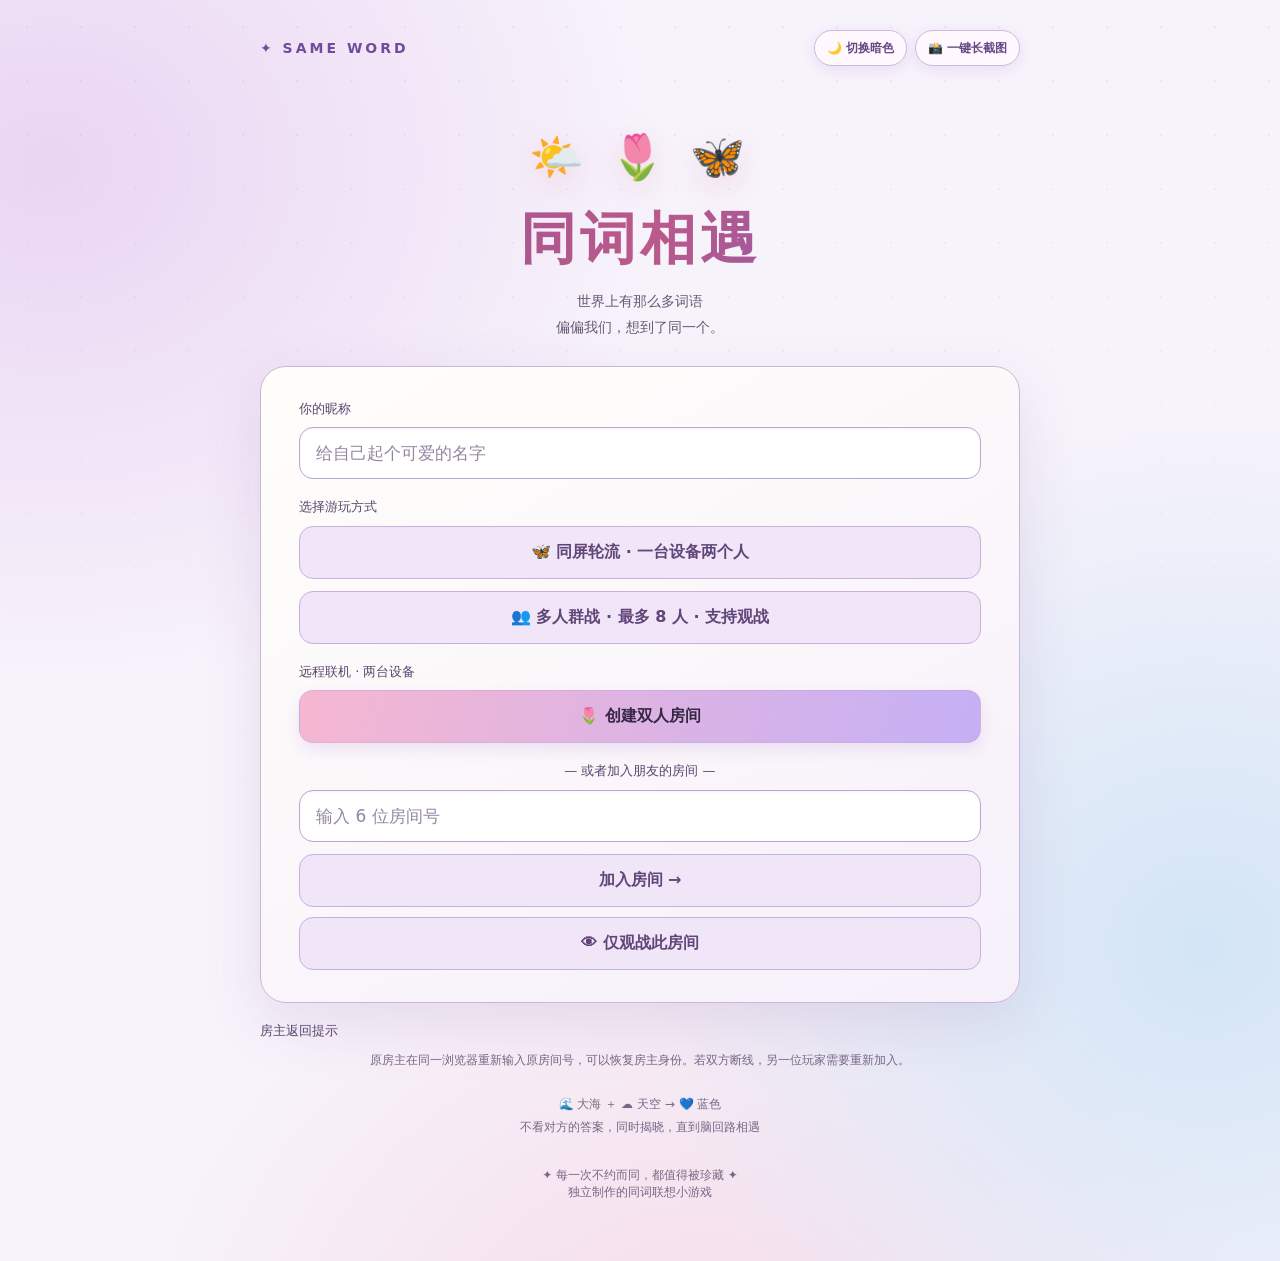
==== commit aeec4f0b: "Standardize text and icon typography across light/dark without changing theme effects" ====
--- a/index.html
+++ b/index.html
@@ -151,6 +151,15 @@
 .hero .sub,html[data-theme="light"] .hero .sub,html[data-theme="dark"] .hero .sub{
 font-size:14px!important;line-height:1.9!important;margin-top:16px!important;
 }
+
+/* Theme-neutral typography and icon geometry. Theme CSS only controls colors/effects. */
+html[data-theme="light"] .logo,html[data-theme="dark"] .logo{font-size:14px!important;font-weight:800!important;letter-spacing:3px!important;line-height:1.35!important}
+html[data-theme="light"] .sub,html[data-theme="dark"] .sub{font-size:14px!important;font-weight:400!important;line-height:1.9!important}
+html[data-theme="light"] .label,html[data-theme="dark"] .label{font-size:13px!important;font-weight:400!important;line-height:1.5!important}
+html[data-theme="light"] .btn,html[data-theme="dark"] .btn{font-size:16px!important;font-weight:700!important;line-height:normal!important}
+html[data-theme="light"] .toolbtn,html[data-theme="dark"] .toolbtn{font-size:12px!important;font-weight:700!important;line-height:1.35!important}
+html[data-theme="light"] .person .avatar,html[data-theme="dark"] .person .avatar{font-size:26px!important;line-height:1.35!important}
+html[data-theme="light"] .win .emoji,html[data-theme="dark"] .win .emoji{font-family:system-ui,'Apple Color Emoji','Segoe UI Emoji',sans-serif!important;font-size:clamp(42px,8vw,62px)!important;line-height:1.5!important;letter-spacing:.12em!important;font-weight:400!important}
 </style></head><body><main><header class="top"><div class="logo">✦ SAME WORD</div><div class="top-actions"><button id="themeSwitch" class="toolbtn" type="button" aria-label="切换明暗模式">☀️ 亮色模式</button><button id="capturePage" class="toolbtn" type="button">📸 一键长截图</button></div></header>
 <section id="home"><div class="hero"><div class="stars anim">🌙 ✨ 🌟</div><h1>同词相遇</h1><div class="sub">世界上有那么多词语<br>偏偏我们，想到了同一个。</div></div><div class="card"><div class="label">你的昵称</div><input id="name" maxlength="16" placeholder="给自己起个可爱的名字" autocomplete="nickname"><div class="label">选择游玩方式</div><button class="btn secondary" id="localStart" style="margin-bottom:12px">✦ 同屏轮流 · 一台设备两个人</button><a href="./group.html?v=20261102-3" onclick="this.href='./group.html?v='+Date.now()" class="btn secondary" style="margin:0 0 16px;text-decoration:none;text-align:center">👥 多人群战 · 最多 8 人 · 支持观战</a><div class="label">远程联机 · 两台设备</div><button class="btn" id="create" type="button" onclick="window.startSameWordCreate()">✧ 创建双人房间</button><div class="label" style="text-align:center">— 或者加入朋友的房间 —</div><input id="joincode" maxlength="8" placeholder="输入 6 位房间号" autocapitalize="characters"><button class="btn secondary" id="join" style="margin-top:12px">加入房间 →</button><button class="btn secondary" id="watchJoin" style="margin-top:10px">👁 仅观战此房间</button></div><div class="label">房主返回提示</div><div class="hint" style="margin-top:7px">原房主在同一浏览器重新输入原房间号，可以恢复房主身份。若双方断线，另一位玩家需要重新加入。</div><div class="hint">🌊 大海 ＋ ☁️ 天空 → 💙 蓝色<br>不看对方的答案，同时揭晓，直到脑回路相遇</div></section>
 <section id="game" class="hidden"><div class="hero" style="padding:25px 0 15px"><div class="stars" style="font-size:27px">✨ 💞 ✨</div><h1 style="font-size:38px">同词相遇</h1></div><div class="card"><div class="roomhead"><div><div class="label">你们的房间号</div><div class="code" id="roomcode"></div></div><div style="display:flex;gap:7px;flex-wrap:wrap;justify-content:flex-end"><button class="smallbtn" id="copy">🔗 邀请好友</button><button class="smallbtn" id="copyWatch">👁 观战链接</button></div></div><div class="people"><div class="person"><div class="avatar">🪐</div><strong id="p1">你</strong><span id="s1">已加入</span></div><div class="person"><div class="avatar">🌷</div><strong id="p2">等待另一位</strong><span id="s2">等待加入</span></div></div><div id="waiting" class="joinnotice">把邀请链接发给 TA。对方加入后，即可一起开始联想。</div>
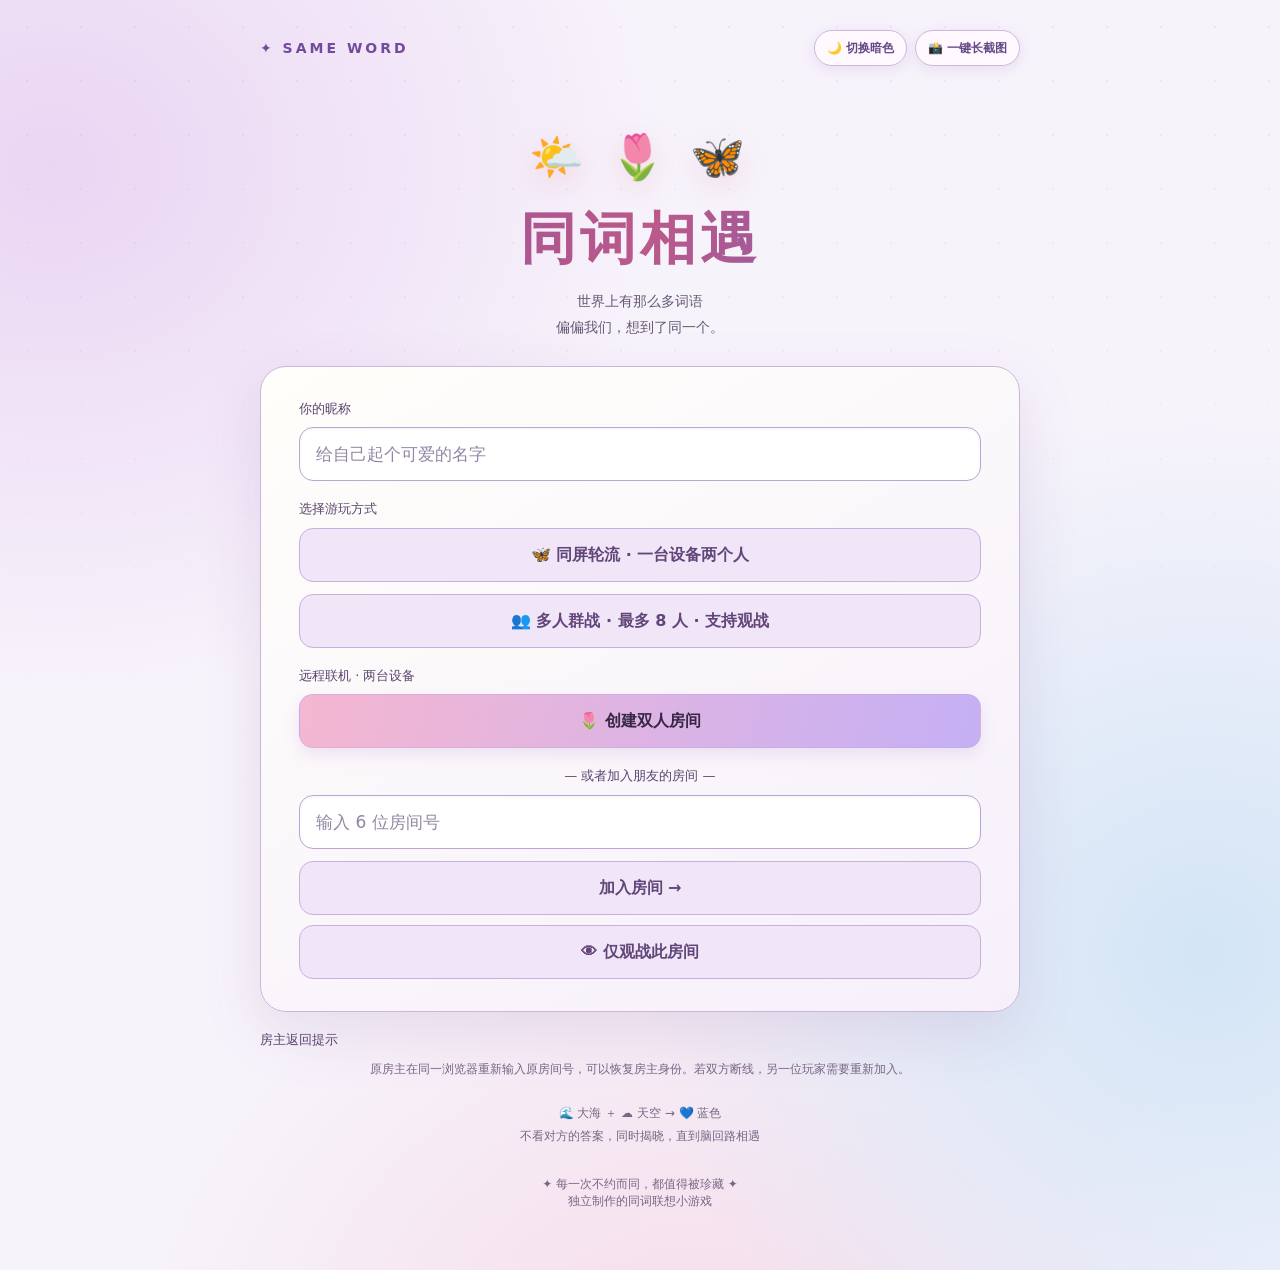
==== commit a1e59aa3: "Match input and button border widths, padding and heights across themes" ====
--- a/index.html
+++ b/index.html
@@ -160,6 +160,21 @@
 html[data-theme="light"] .toolbtn,html[data-theme="dark"] .toolbtn{font-size:12px!important;font-weight:700!important;line-height:1.35!important}
 html[data-theme="light"] .person .avatar,html[data-theme="dark"] .person .avatar{font-size:26px!important;line-height:1.35!important}
 html[data-theme="light"] .win .emoji,html[data-theme="dark"] .win .emoji{font-family:system-ui,'Apple Color Emoji','Segoe UI Emoji',sans-serif!important;font-size:clamp(42px,8vw,62px)!important;line-height:1.5!important;letter-spacing:.12em!important;font-weight:400!important}
+
+/* Light/dark mode must never change control geometry. Keep theme colors. */
+html[data-theme="light"] input,html[data-theme="dark"] input,
+html[data-theme="light"] textarea,html[data-theme="dark"] textarea{
+box-sizing:border-box!important;border-width:1px!important;border-style:solid!important;
+min-height:54px!important;padding:15px 16px!important;line-height:22px!important;
+}
+html[data-theme="light"] .btn,html[data-theme="dark"] .btn{
+box-sizing:border-box!important;border-width:1px!important;border-style:solid!important;
+min-height:54px!important;padding:15px 16px!important;line-height:22px!important;
+}
+html[data-theme="light"] .toolbtn,html[data-theme="dark"] .toolbtn,
+html[data-theme="light"] .smallbtn,html[data-theme="dark"] .smallbtn{
+box-sizing:border-box!important;border-width:1px!important;border-style:solid!important;
+}
 </style></head><body><main><header class="top"><div class="logo">✦ SAME WORD</div><div class="top-actions"><button id="themeSwitch" class="toolbtn" type="button" aria-label="切换明暗模式">☀️ 亮色模式</button><button id="capturePage" class="toolbtn" type="button">📸 一键长截图</button></div></header>
 <section id="home"><div class="hero"><div class="stars anim">🌙 ✨ 🌟</div><h1>同词相遇</h1><div class="sub">世界上有那么多词语<br>偏偏我们，想到了同一个。</div></div><div class="card"><div class="label">你的昵称</div><input id="name" maxlength="16" placeholder="给自己起个可爱的名字" autocomplete="nickname"><div class="label">选择游玩方式</div><button class="btn secondary" id="localStart" style="margin-bottom:12px">✦ 同屏轮流 · 一台设备两个人</button><a href="./group.html?v=20261102-3" onclick="this.href='./group.html?v='+Date.now()" class="btn secondary" style="margin:0 0 16px;text-decoration:none;text-align:center">👥 多人群战 · 最多 8 人 · 支持观战</a><div class="label">远程联机 · 两台设备</div><button class="btn" id="create" type="button" onclick="window.startSameWordCreate()">✧ 创建双人房间</button><div class="label" style="text-align:center">— 或者加入朋友的房间 —</div><input id="joincode" maxlength="8" placeholder="输入 6 位房间号" autocapitalize="characters"><button class="btn secondary" id="join" style="margin-top:12px">加入房间 →</button><button class="btn secondary" id="watchJoin" style="margin-top:10px">👁 仅观战此房间</button></div><div class="label">房主返回提示</div><div class="hint" style="margin-top:7px">原房主在同一浏览器重新输入原房间号，可以恢复房主身份。若双方断线，另一位玩家需要重新加入。</div><div class="hint">🌊 大海 ＋ ☁️ 天空 → 💙 蓝色<br>不看对方的答案，同时揭晓，直到脑回路相遇</div></section>
 <section id="game" class="hidden"><div class="hero" style="padding:25px 0 15px"><div class="stars" style="font-size:27px">✨ 💞 ✨</div><h1 style="font-size:38px">同词相遇</h1></div><div class="card"><div class="roomhead"><div><div class="label">你们的房间号</div><div class="code" id="roomcode"></div></div><div style="display:flex;gap:7px;flex-wrap:wrap;justify-content:flex-end"><button class="smallbtn" id="copy">🔗 邀请好友</button><button class="smallbtn" id="copyWatch">👁 观战链接</button></div></div><div class="people"><div class="person"><div class="avatar">🪐</div><strong id="p1">你</strong><span id="s1">已加入</span></div><div class="person"><div class="avatar">🌷</div><strong id="p2">等待另一位</strong><span id="s2">等待加入</span></div></div><div id="waiting" class="joinnotice">把邀请链接发给 TA。对方加入后，即可一起开始联想。</div>
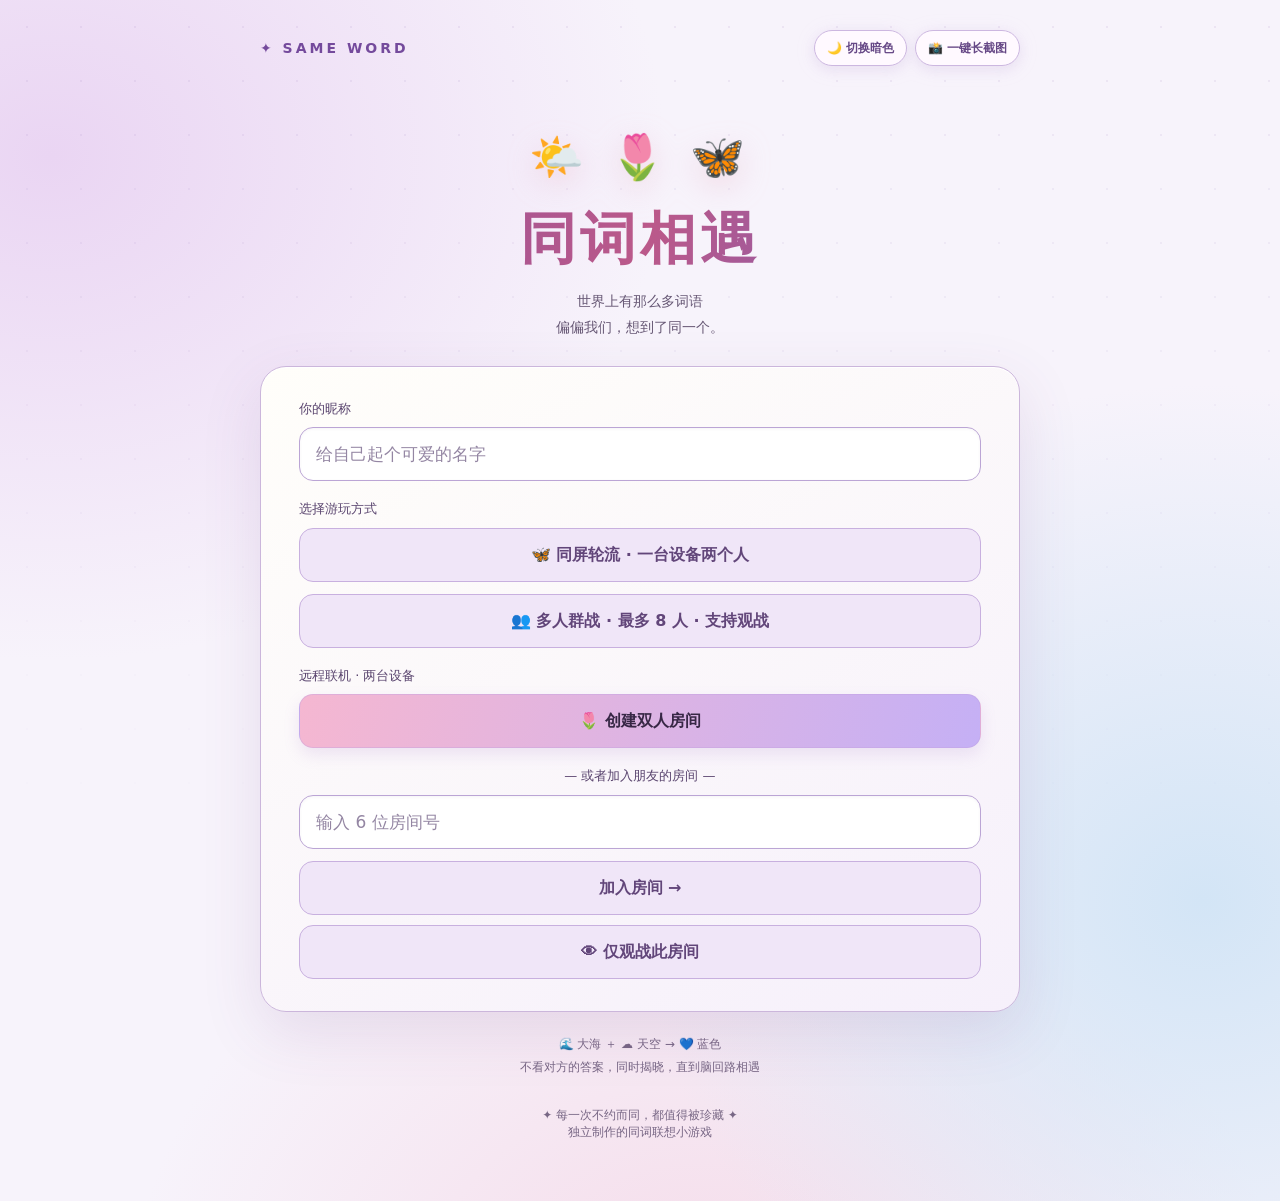
==== commit b3ce3a9f: "Move host recovery help from landing page to room-code tooltip" ====
--- a/index.html
+++ b/index.html
@@ -175,9 +175,11 @@
 html[data-theme="light"] .smallbtn,html[data-theme="dark"] .smallbtn{
 box-sizing:border-box!important;border-width:1px!important;border-style:solid!important;
 }
+
+.room-tip{display:inline-flex;align-items:center;justify-content:center;width:19px;height:19px;margin-left:6px;border-radius:50%;border:1px solid currentColor;background:transparent;color:inherit;font-size:12px;font-weight:700;vertical-align:middle;cursor:help;padding:0}.room-tip:focus-visible{outline:2px solid #b99cff;outline-offset:2px}.room-tip-wrap{position:relative;display:inline-flex;align-items:center}.room-tip-text{display:none;position:absolute;z-index:10;top:calc(100% + 9px);left:0;width:min(300px,80vw);padding:11px 13px;border:1px solid #9f88bd70;border-radius:12px;background:#302943;color:#f9f3ff;font-size:12px;line-height:1.65;font-weight:400;letter-spacing:normal;box-shadow:0 12px 26px #0004}.room-tip-wrap:focus-within .room-tip-text,.room-tip-wrap:hover .room-tip-text{display:block}html[data-theme="light"] .room-tip-text{background:#fffafc;color:#604875;border-color:#d6c0e4}
 </style></head><body><main><header class="top"><div class="logo">✦ SAME WORD</div><div class="top-actions"><button id="themeSwitch" class="toolbtn" type="button" aria-label="切换明暗模式">☀️ 亮色模式</button><button id="capturePage" class="toolbtn" type="button">📸 一键长截图</button></div></header>
-<section id="home"><div class="hero"><div class="stars anim">🌙 ✨ 🌟</div><h1>同词相遇</h1><div class="sub">世界上有那么多词语<br>偏偏我们，想到了同一个。</div></div><div class="card"><div class="label">你的昵称</div><input id="name" maxlength="16" placeholder="给自己起个可爱的名字" autocomplete="nickname"><div class="label">选择游玩方式</div><button class="btn secondary" id="localStart" style="margin-bottom:12px">✦ 同屏轮流 · 一台设备两个人</button><a href="./group.html?v=20261102-3" onclick="this.href='./group.html?v='+Date.now()" class="btn secondary" style="margin:0 0 16px;text-decoration:none;text-align:center">👥 多人群战 · 最多 8 人 · 支持观战</a><div class="label">远程联机 · 两台设备</div><button class="btn" id="create" type="button" onclick="window.startSameWordCreate()">✧ 创建双人房间</button><div class="label" style="text-align:center">— 或者加入朋友的房间 —</div><input id="joincode" maxlength="8" placeholder="输入 6 位房间号" autocapitalize="characters"><button class="btn secondary" id="join" style="margin-top:12px">加入房间 →</button><button class="btn secondary" id="watchJoin" style="margin-top:10px">👁 仅观战此房间</button></div><div class="label">房主返回提示</div><div class="hint" style="margin-top:7px">原房主在同一浏览器重新输入原房间号，可以恢复房主身份。若双方断线，另一位玩家需要重新加入。</div><div class="hint">🌊 大海 ＋ ☁️ 天空 → 💙 蓝色<br>不看对方的答案，同时揭晓，直到脑回路相遇</div></section>
-<section id="game" class="hidden"><div class="hero" style="padding:25px 0 15px"><div class="stars" style="font-size:27px">✨ 💞 ✨</div><h1 style="font-size:38px">同词相遇</h1></div><div class="card"><div class="roomhead"><div><div class="label">你们的房间号</div><div class="code" id="roomcode"></div></div><div style="display:flex;gap:7px;flex-wrap:wrap;justify-content:flex-end"><button class="smallbtn" id="copy">🔗 邀请好友</button><button class="smallbtn" id="copyWatch">👁 观战链接</button></div></div><div class="people"><div class="person"><div class="avatar">🪐</div><strong id="p1">你</strong><span id="s1">已加入</span></div><div class="person"><div class="avatar">🌷</div><strong id="p2">等待另一位</strong><span id="s2">等待加入</span></div></div><div id="waiting" class="joinnotice">把邀请链接发给 TA。对方加入后，即可一起开始联想。</div>
+<section id="home"><div class="hero"><div class="stars anim">🌙 ✨ 🌟</div><h1>同词相遇</h1><div class="sub">世界上有那么多词语<br>偏偏我们，想到了同一个。</div></div><div class="card"><div class="label">你的昵称</div><input id="name" maxlength="16" placeholder="给自己起个可爱的名字" autocomplete="nickname"><div class="label">选择游玩方式</div><button class="btn secondary" id="localStart" style="margin-bottom:12px">✦ 同屏轮流 · 一台设备两个人</button><a href="./group.html?v=20261102-3" onclick="this.href='./group.html?v='+Date.now()" class="btn secondary" style="margin:0 0 16px;text-decoration:none;text-align:center">👥 多人群战 · 最多 8 人 · 支持观战</a><div class="label">远程联机 · 两台设备</div><button class="btn" id="create" type="button" onclick="window.startSameWordCreate()">✧ 创建双人房间</button><div class="label" style="text-align:center">— 或者加入朋友的房间 —</div><input id="joincode" maxlength="8" placeholder="输入 6 位房间号" autocapitalize="characters"><button class="btn secondary" id="join" style="margin-top:12px">加入房间 →</button><button class="btn secondary" id="watchJoin" style="margin-top:10px">👁 仅观战此房间</button></div><div class="hint">🌊 大海 ＋ ☁️ 天空 → 💙 蓝色<br>不看对方的答案，同时揭晓，直到脑回路相遇</div></section>
+<section id="game" class="hidden"><div class="hero" style="padding:25px 0 15px"><div class="stars" style="font-size:27px">✨ 💞 ✨</div><h1 style="font-size:38px">同词相遇</h1></div><div class="card"><div class="roomhead"><div><div class="label">你们的房间号 <span class="room-tip-wrap"><button class="room-tip" type="button" aria-label="房主返回说明" aria-describedby="host-return-tip">?</button><span class="room-tip-text" id="host-return-tip" role="tooltip">原房主在同一浏览器重新输入原房间号，可以尝试恢复房主身份。若双方断线，另一位玩家需要重新加入。</span></span></div><div class="code" id="roomcode"></div></div><div style="display:flex;gap:7px;flex-wrap:wrap;justify-content:flex-end"><button class="smallbtn" id="copy">🔗 邀请好友</button><button class="smallbtn" id="copyWatch">👁 观战链接</button></div></div><div class="people"><div class="person"><div class="avatar">🪐</div><strong id="p1">你</strong><span id="s1">已加入</span></div><div class="person"><div class="avatar">🌷</div><strong id="p2">等待另一位</strong><span id="s2">等待加入</span></div></div><div id="waiting" class="joinnotice">把邀请链接发给 TA。对方加入后，即可一起开始联想。</div>
 <div id="play" class="hidden"><div class="round" id="round">ROUND 01</div><div class="prompt" id="prompt">想到什么，就写什么</div><div class="prior hidden" id="prior"></div><div id="entry"><input id="word" maxlength="24" placeholder="输入一个词语..." autocomplete="off"><button id="submit" class="btn" style="margin-top:12px">🔮 锁定我的答案</button><p class="status" id="progress">写好后提交，双方提交才会揭晓</p></div><div id="reveal" class="hidden"><button id="next" class="btn action-first">继续联想 →</button><p id="nextwait" class="status hidden">等待房主开启下一轮...</p><div class="trace-round current"><div class="trace-label" id="onlineCurrentRound">本轮揭晓</div><div class="trace-row"><div class="trace-pill left" id="rword1"></div><div class="trace-x">×</div><div class="trace-pill right" id="rword2"></div></div></div><div class="joinnotice" id="revealmsg"></div></div><div id="won" class="win hidden"><div class="emoji">🎉 💗 🎉</div><h2>我们，同频啦！</h2><p class="status" id="winsummary"></p><button id="again" class="btn">再玩一次 ✦</button></div><div id="historybox" class="hidden"><div class="trace-heading"><strong id="historyTitle">我们的相遇轨迹</strong><span id="historyCaption">每一次联想，都在靠近彼此</span></div><div id="history" class="trace-list"></div></div></div><button id="leave" class="smallbtn" style="width:100%;margin-top:20px">退出房间</button></div></section><section id="spectate" class="hidden"><div class="hero" style="padding:25px 0 8px"><div class="stars">🌙 ✨ 🌟</div><h1 style="font-size:36px">观战中</h1><div class="sub">只看揭晓后的答案 · 不占参赛名额</div></div><div class="card"><div class="roomhead"><div><div class="label">双人房间</div><div class="code" id="spectateCode"></div></div><span class="pill">👁 观战</span></div><p id="spectateStatus" class="joinnotice">正在连接房间…</p><div class="trace-heading"><strong>相遇轨迹</strong><span id="spectateRound">等待第一轮揭晓</span></div><div id="spectateHistory" class="trace-list"></div><button id="spectateExit" class="smallbtn" style="width:100%;margin-top:22px">退出观战</button></div></section><section id="localGame" class="hidden"><div class="hero" style="padding:30px 0 18px"><div class="stars">🎭 💗 ✨</div><h1 style="font-size:38px">同词相遇</h1><div class="sub">同屏轮流 · 交替输入 · 同时揭晓</div></div><div class="card"><div class="round" id="localRound">ROUND 01</div><div class="prompt" id="localGuide">准备好了吗？</div><div class="prior" id="localPrior"></div><div id="localEntry"><div class="joinnotice" id="localPrivacy">玩家一作答时，玩家二请暂时移开视线。</div><input id="localWord" maxlength="24" placeholder="输入你想到的词语…" autocomplete="off"><button id="localSubmit" class="btn" style="margin-top:12px">🔮 锁定答案</button></div><div id="localReveal" class="hidden"><button class="btn action-first" id="localNext">继续 →</button><div class="trace-round current"><div class="trace-label" id="localCurrentRound">本轮揭晓</div><div class="trace-row"><div class="trace-pill left" id="localA"></div><div class="trace-x">×</div><div class="trace-pill right" id="localB"></div></div></div><div class="joinnotice" id="localMessage"></div></div><div id="localWin" class="win hidden"><div class="emoji" id="localWinIcon">✦</div><h2 id="localWinTitle">我们，同频啦！</h2><p class="status" id="localWinText"></p><button class="btn" id="localPlayAgain">再玩一次 ✦</button></div><div id="localHistoryWrap" class="hidden"><div class="trace-heading"><strong id="localHistoryTitle">我们的相遇轨迹</strong><span id="localHistoryCaption">每一次联想，都在靠近彼此</span></div><div id="localHistory" class="trace-list"></div></div><button class="smallbtn" id="localExit" style="width:100%;margin-top:20px">退出同屏游戏</button></div></section><div class="footer">✦ 每一次不约而同，都值得被珍藏 ✦<br>独立制作的同词联想小游戏</div></main><div id="toast" class="notice hidden"></div>
 <script>
 window.startSameWordCreate=function(){const b=document.getElementById('create');if(b)b.textContent='⏳ 正在创建房间…';if(typeof window.__createDoubleRoom==='function'){try{Promise.resolve(window.__createDoubleRoom()).catch(e=>{alert('创建房间异常：'+e.message);if(b)b.textContent='✨ 创建双人房间'})}catch(e){alert('创建房间异常：'+e.message)}}else{alert('双人游戏初始化未完成，请刷新。若再次出现请将控制台报错发给我。');if(b)b.textContent='✨ 创建双人房间'}};
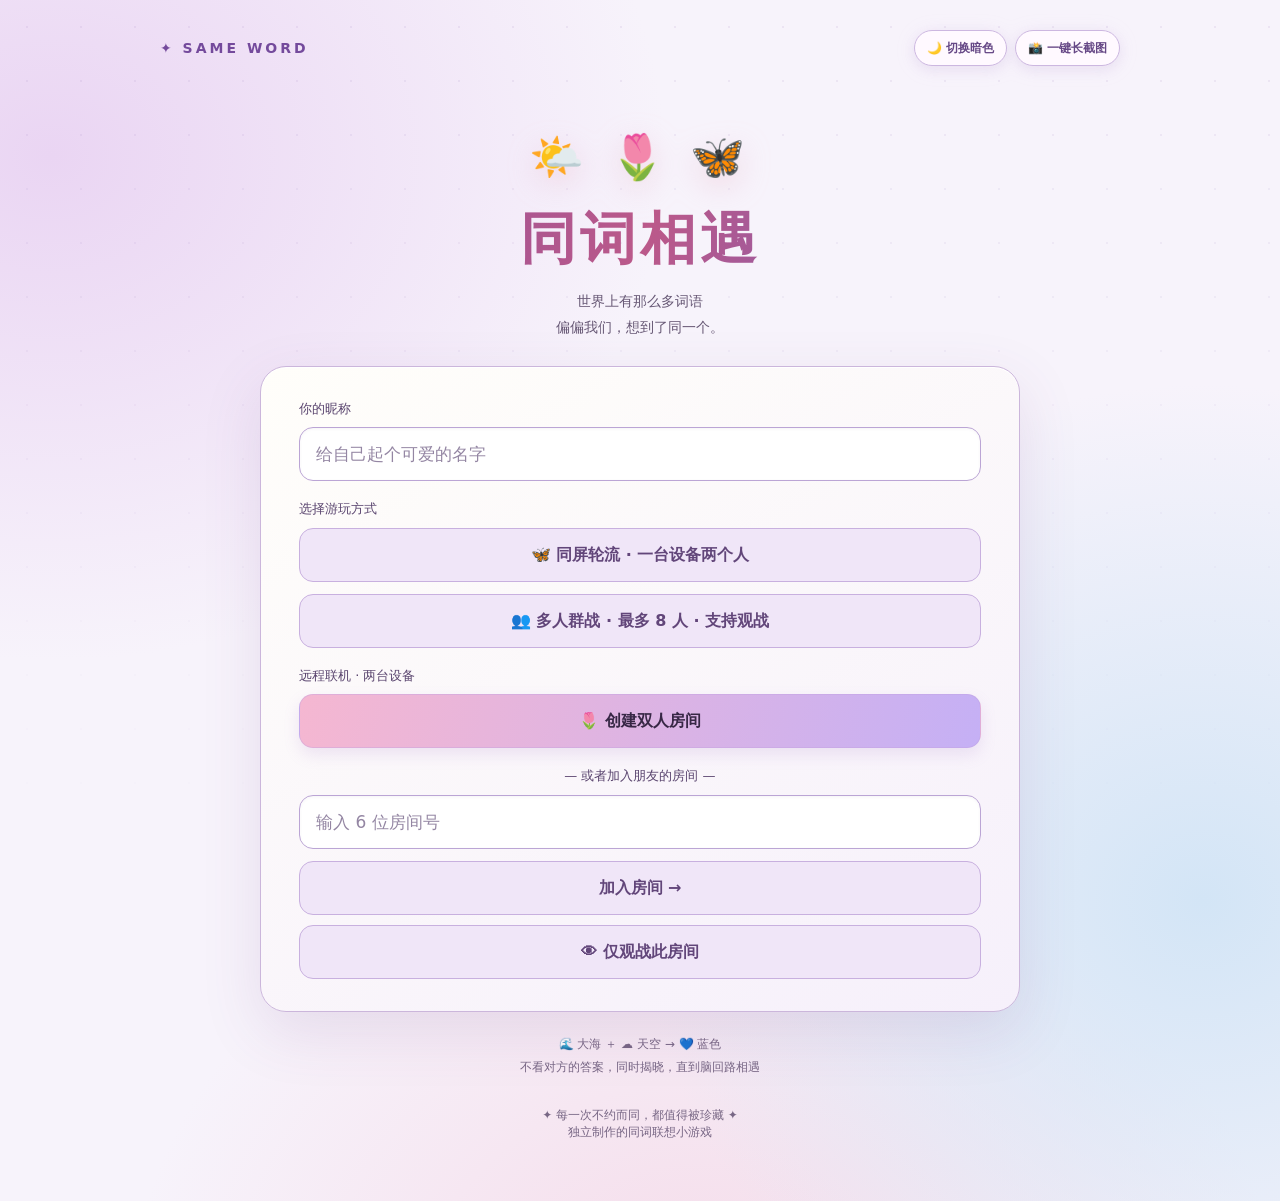
==== commit 08921a3b: "Align double-page logo with group navigation without moving content" ====
--- a/index.html
+++ b/index.html
@@ -177,9 +177,20 @@
 }
 
 .room-tip{display:inline-flex;align-items:center;justify-content:center;width:19px;height:19px;margin-left:6px;border-radius:50%;border:1px solid currentColor;background:transparent;color:inherit;font-size:12px;font-weight:700;vertical-align:middle;cursor:help;padding:0}.room-tip:focus-visible{outline:2px solid #b99cff;outline-offset:2px}.room-tip-wrap{position:relative;display:inline-flex;align-items:center}.room-tip-text{display:none;position:absolute;z-index:10;top:calc(100% + 9px);left:0;width:min(300px,80vw);padding:11px 13px;border:1px solid #9f88bd70;border-radius:12px;background:#302943;color:#f9f3ff;font-size:12px;line-height:1.65;font-weight:400;letter-spacing:normal;box-shadow:0 12px 26px #0004}.room-tip-wrap:focus-within .room-tip-text,.room-tip-wrap:hover .room-tip-text{display:block}html[data-theme="light"] .room-tip-text{background:#fffafc;color:#604875;border-color:#d6c0e4}
+
+.room-tip{position:relative;display:inline-flex;align-items:center;justify-content:center;width:21px;height:21px;margin-left:6px;border:1px solid #2c9c59;border-radius:50%;background:linear-gradient(160deg,#a6ffbd 0%,#43d67b 44%,#15964e 100%);color:#fff;font-size:13px;font-weight:850;line-height:1;box-shadow:inset 0 2px 2px #ffffff87,inset 0 -2px 2px #075b3260,0 3px 8px #269c5870;cursor:pointer;padding:0;text-shadow:0 1px 1px #146f40}
+.room-tip::before{content:"";position:absolute;top:2px;left:4px;right:4px;height:4px;border-radius:100%;background:#ffffff6b;pointer-events:none}
+.room-tip:hover{filter:brightness(1.06)}
+.room-tip-wrap{position:relative;display:inline-flex;align-items:center}
+.room-tip-text{display:none;position:absolute;z-index:30;top:calc(100% + 9px);left:0;width:min(300px,80vw);padding:11px 13px;border:1px solid #9f88bd70;border-radius:12px;background:#302943;color:#f9f3ff;font-size:12px;line-height:1.65;font-weight:400;letter-spacing:normal;box-shadow:0 12px 26px #0004}
+.room-tip-wrap:hover .room-tip-text,.room-tip-wrap:focus-within .room-tip-text{display:block}
+html[data-theme="light"] .room-tip-text{background:#fffafc;color:#604875;border-color:#d6c0e4}
+
+/* Keep the double-mode header aligned to the group-mode header, independently of card width. */
+@media(min-width:741px){.top{position:relative;width:min(960px,calc(100vw - 36px));margin-left:50%;transform:translateX(-50%)}}
 </style></head><body><main><header class="top"><div class="logo">✦ SAME WORD</div><div class="top-actions"><button id="themeSwitch" class="toolbtn" type="button" aria-label="切换明暗模式">☀️ 亮色模式</button><button id="capturePage" class="toolbtn" type="button">📸 一键长截图</button></div></header>
 <section id="home"><div class="hero"><div class="stars anim">🌙 ✨ 🌟</div><h1>同词相遇</h1><div class="sub">世界上有那么多词语<br>偏偏我们，想到了同一个。</div></div><div class="card"><div class="label">你的昵称</div><input id="name" maxlength="16" placeholder="给自己起个可爱的名字" autocomplete="nickname"><div class="label">选择游玩方式</div><button class="btn secondary" id="localStart" style="margin-bottom:12px">✦ 同屏轮流 · 一台设备两个人</button><a href="./group.html?v=20261102-3" onclick="this.href='./group.html?v='+Date.now()" class="btn secondary" style="margin:0 0 16px;text-decoration:none;text-align:center">👥 多人群战 · 最多 8 人 · 支持观战</a><div class="label">远程联机 · 两台设备</div><button class="btn" id="create" type="button" onclick="window.startSameWordCreate()">✧ 创建双人房间</button><div class="label" style="text-align:center">— 或者加入朋友的房间 —</div><input id="joincode" maxlength="8" placeholder="输入 6 位房间号" autocapitalize="characters"><button class="btn secondary" id="join" style="margin-top:12px">加入房间 →</button><button class="btn secondary" id="watchJoin" style="margin-top:10px">👁 仅观战此房间</button></div><div class="hint">🌊 大海 ＋ ☁️ 天空 → 💙 蓝色<br>不看对方的答案，同时揭晓，直到脑回路相遇</div></section>
-<section id="game" class="hidden"><div class="hero" style="padding:25px 0 15px"><div class="stars" style="font-size:27px">✨ 💞 ✨</div><h1 style="font-size:38px">同词相遇</h1></div><div class="card"><div class="roomhead"><div><div class="label">你们的房间号 <span class="room-tip-wrap"><button class="room-tip" type="button" aria-label="房主返回说明" aria-describedby="host-return-tip">?</button><span class="room-tip-text" id="host-return-tip" role="tooltip">原房主在同一浏览器重新输入原房间号，可以尝试恢复房主身份。若双方断线，另一位玩家需要重新加入。</span></span></div><div class="code" id="roomcode"></div></div><div style="display:flex;gap:7px;flex-wrap:wrap;justify-content:flex-end"><button class="smallbtn" id="copy">🔗 邀请好友</button><button class="smallbtn" id="copyWatch">👁 观战链接</button></div></div><div class="people"><div class="person"><div class="avatar">🪐</div><strong id="p1">你</strong><span id="s1">已加入</span></div><div class="person"><div class="avatar">🌷</div><strong id="p2">等待另一位</strong><span id="s2">等待加入</span></div></div><div id="waiting" class="joinnotice">把邀请链接发给 TA。对方加入后，即可一起开始联想。</div>
+<section id="game" class="hidden"><div class="hero" style="padding:25px 0 15px"><div class="stars" style="font-size:27px">✨ 💞 ✨</div><h1 style="font-size:38px">同词相遇</h1></div><div class="card"><div class="roomhead"><div><div class="label">你们的房间号 <span class="room-tip-wrap"><button class="room-tip" type="button" aria-label="房主返回说明" aria-describedby="host-return-tip">i</button><span class="room-tip-text" id="host-return-tip" role="tooltip">原房主在同一浏览器重新输入原房间号，可以尝试恢复房主身份。若双方断线，另一位玩家需要重新加入。</span></span></div><div class="code" id="roomcode"></div></div><div style="display:flex;gap:7px;flex-wrap:wrap;justify-content:flex-end"><button class="smallbtn" id="copy">🔗 邀请好友</button><button class="smallbtn" id="copyWatch">👁 观战链接</button></div></div><div class="people"><div class="person"><div class="avatar">🪐</div><strong id="p1">你</strong><span id="s1">已加入</span></div><div class="person"><div class="avatar">🌷</div><strong id="p2">等待另一位</strong><span id="s2">等待加入</span></div></div><div id="waiting" class="joinnotice">把邀请链接发给 TA。对方加入后，即可一起开始联想。</div>
 <div id="play" class="hidden"><div class="round" id="round">ROUND 01</div><div class="prompt" id="prompt">想到什么，就写什么</div><div class="prior hidden" id="prior"></div><div id="entry"><input id="word" maxlength="24" placeholder="输入一个词语..." autocomplete="off"><button id="submit" class="btn" style="margin-top:12px">🔮 锁定我的答案</button><p class="status" id="progress">写好后提交，双方提交才会揭晓</p></div><div id="reveal" class="hidden"><button id="next" class="btn action-first">继续联想 →</button><p id="nextwait" class="status hidden">等待房主开启下一轮...</p><div class="trace-round current"><div class="trace-label" id="onlineCurrentRound">本轮揭晓</div><div class="trace-row"><div class="trace-pill left" id="rword1"></div><div class="trace-x">×</div><div class="trace-pill right" id="rword2"></div></div></div><div class="joinnotice" id="revealmsg"></div></div><div id="won" class="win hidden"><div class="emoji">🎉 💗 🎉</div><h2>我们，同频啦！</h2><p class="status" id="winsummary"></p><button id="again" class="btn">再玩一次 ✦</button></div><div id="historybox" class="hidden"><div class="trace-heading"><strong id="historyTitle">我们的相遇轨迹</strong><span id="historyCaption">每一次联想，都在靠近彼此</span></div><div id="history" class="trace-list"></div></div></div><button id="leave" class="smallbtn" style="width:100%;margin-top:20px">退出房间</button></div></section><section id="spectate" class="hidden"><div class="hero" style="padding:25px 0 8px"><div class="stars">🌙 ✨ 🌟</div><h1 style="font-size:36px">观战中</h1><div class="sub">只看揭晓后的答案 · 不占参赛名额</div></div><div class="card"><div class="roomhead"><div><div class="label">双人房间</div><div class="code" id="spectateCode"></div></div><span class="pill">👁 观战</span></div><p id="spectateStatus" class="joinnotice">正在连接房间…</p><div class="trace-heading"><strong>相遇轨迹</strong><span id="spectateRound">等待第一轮揭晓</span></div><div id="spectateHistory" class="trace-list"></div><button id="spectateExit" class="smallbtn" style="width:100%;margin-top:22px">退出观战</button></div></section><section id="localGame" class="hidden"><div class="hero" style="padding:30px 0 18px"><div class="stars">🎭 💗 ✨</div><h1 style="font-size:38px">同词相遇</h1><div class="sub">同屏轮流 · 交替输入 · 同时揭晓</div></div><div class="card"><div class="round" id="localRound">ROUND 01</div><div class="prompt" id="localGuide">准备好了吗？</div><div class="prior" id="localPrior"></div><div id="localEntry"><div class="joinnotice" id="localPrivacy">玩家一作答时，玩家二请暂时移开视线。</div><input id="localWord" maxlength="24" placeholder="输入你想到的词语…" autocomplete="off"><button id="localSubmit" class="btn" style="margin-top:12px">🔮 锁定答案</button></div><div id="localReveal" class="hidden"><button class="btn action-first" id="localNext">继续 →</button><div class="trace-round current"><div class="trace-label" id="localCurrentRound">本轮揭晓</div><div class="trace-row"><div class="trace-pill left" id="localA"></div><div class="trace-x">×</div><div class="trace-pill right" id="localB"></div></div></div><div class="joinnotice" id="localMessage"></div></div><div id="localWin" class="win hidden"><div class="emoji" id="localWinIcon">✦</div><h2 id="localWinTitle">我们，同频啦！</h2><p class="status" id="localWinText"></p><button class="btn" id="localPlayAgain">再玩一次 ✦</button></div><div id="localHistoryWrap" class="hidden"><div class="trace-heading"><strong id="localHistoryTitle">我们的相遇轨迹</strong><span id="localHistoryCaption">每一次联想，都在靠近彼此</span></div><div id="localHistory" class="trace-list"></div></div><button class="smallbtn" id="localExit" style="width:100%;margin-top:20px">退出同屏游戏</button></div></section><div class="footer">✦ 每一次不约而同，都值得被珍藏 ✦<br>独立制作的同词联想小游戏</div></main><div id="toast" class="notice hidden"></div>
 <script>
 window.startSameWordCreate=function(){const b=document.getElementById('create');if(b)b.textContent='⏳ 正在创建房间…';if(typeof window.__createDoubleRoom==='function'){try{Promise.resolve(window.__createDoubleRoom()).catch(e=>{alert('创建房间异常：'+e.message);if(b)b.textContent='✨ 创建双人房间'})}catch(e){alert('创建房间异常：'+e.message)}}else{alert('双人游戏初始化未完成，请刷新。若再次出现请将控制台报错发给我。');if(b)b.textContent='✨ 创建双人房间'}};
